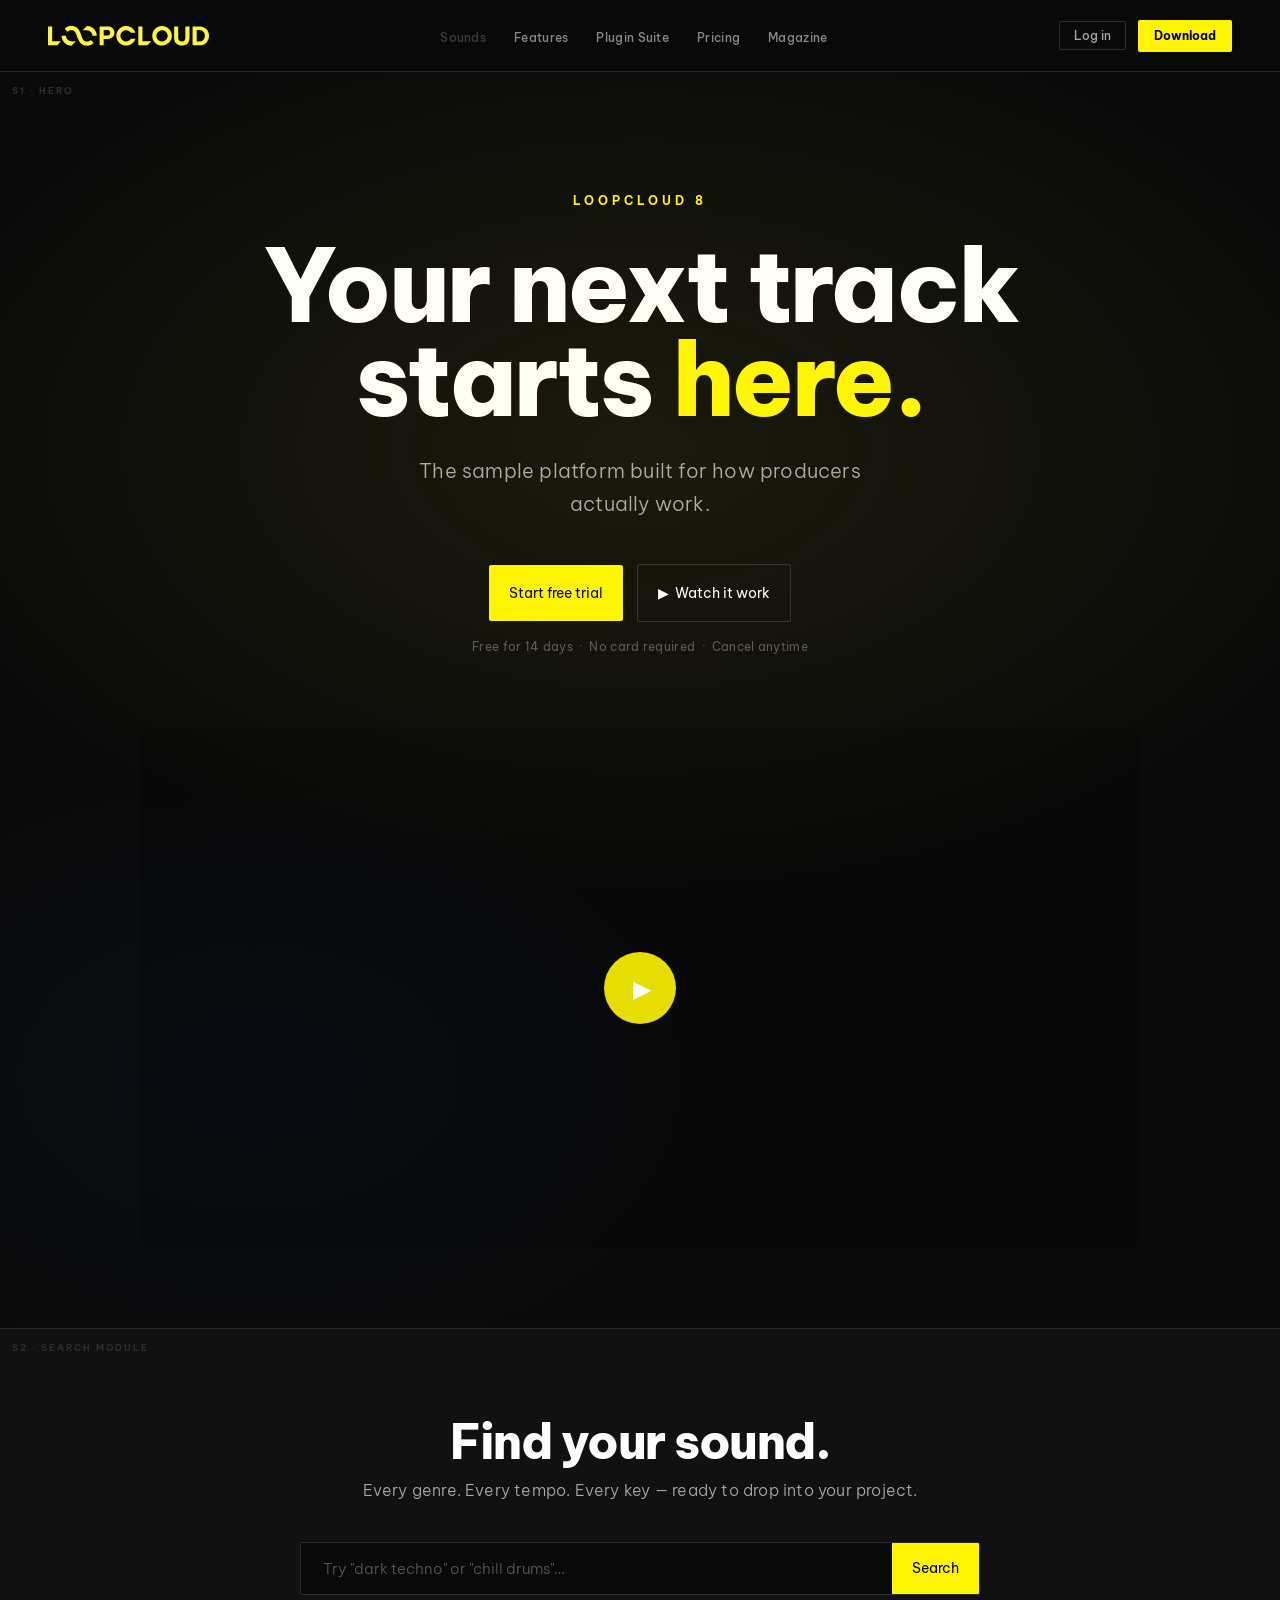
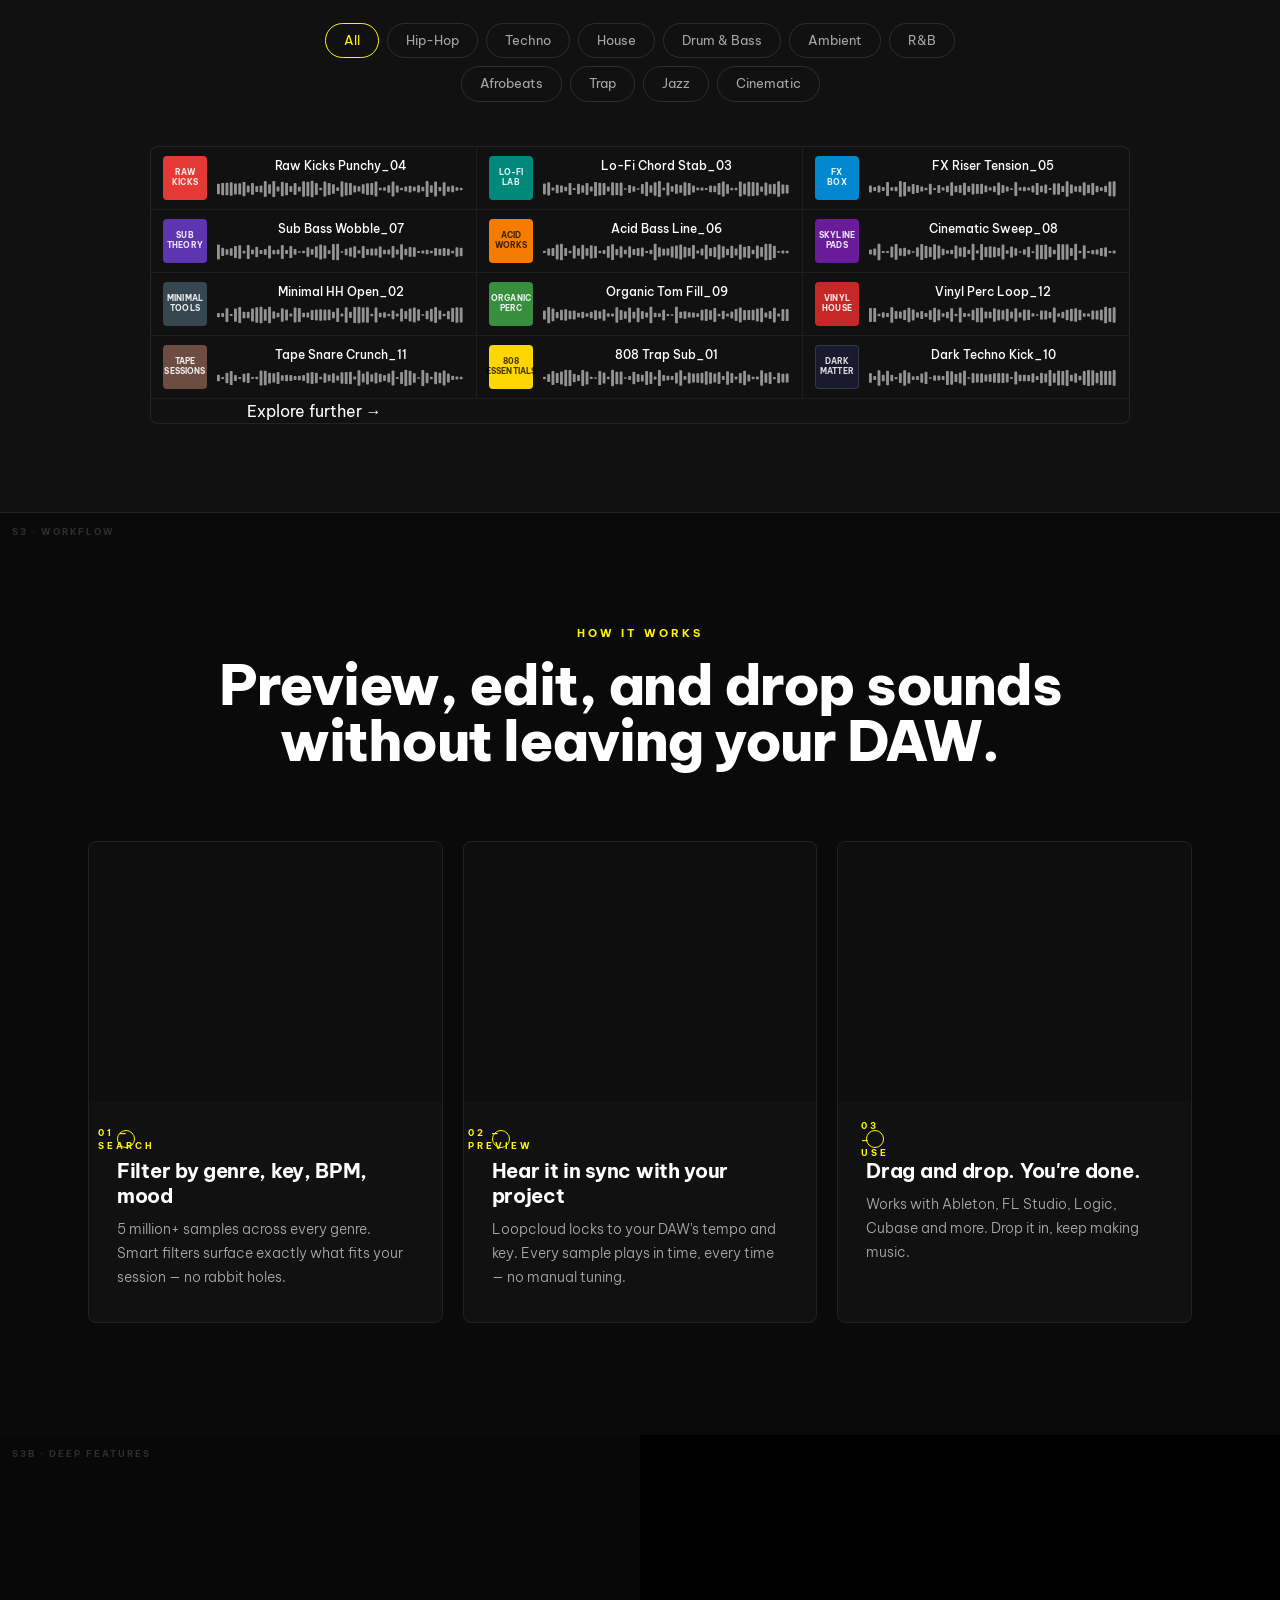
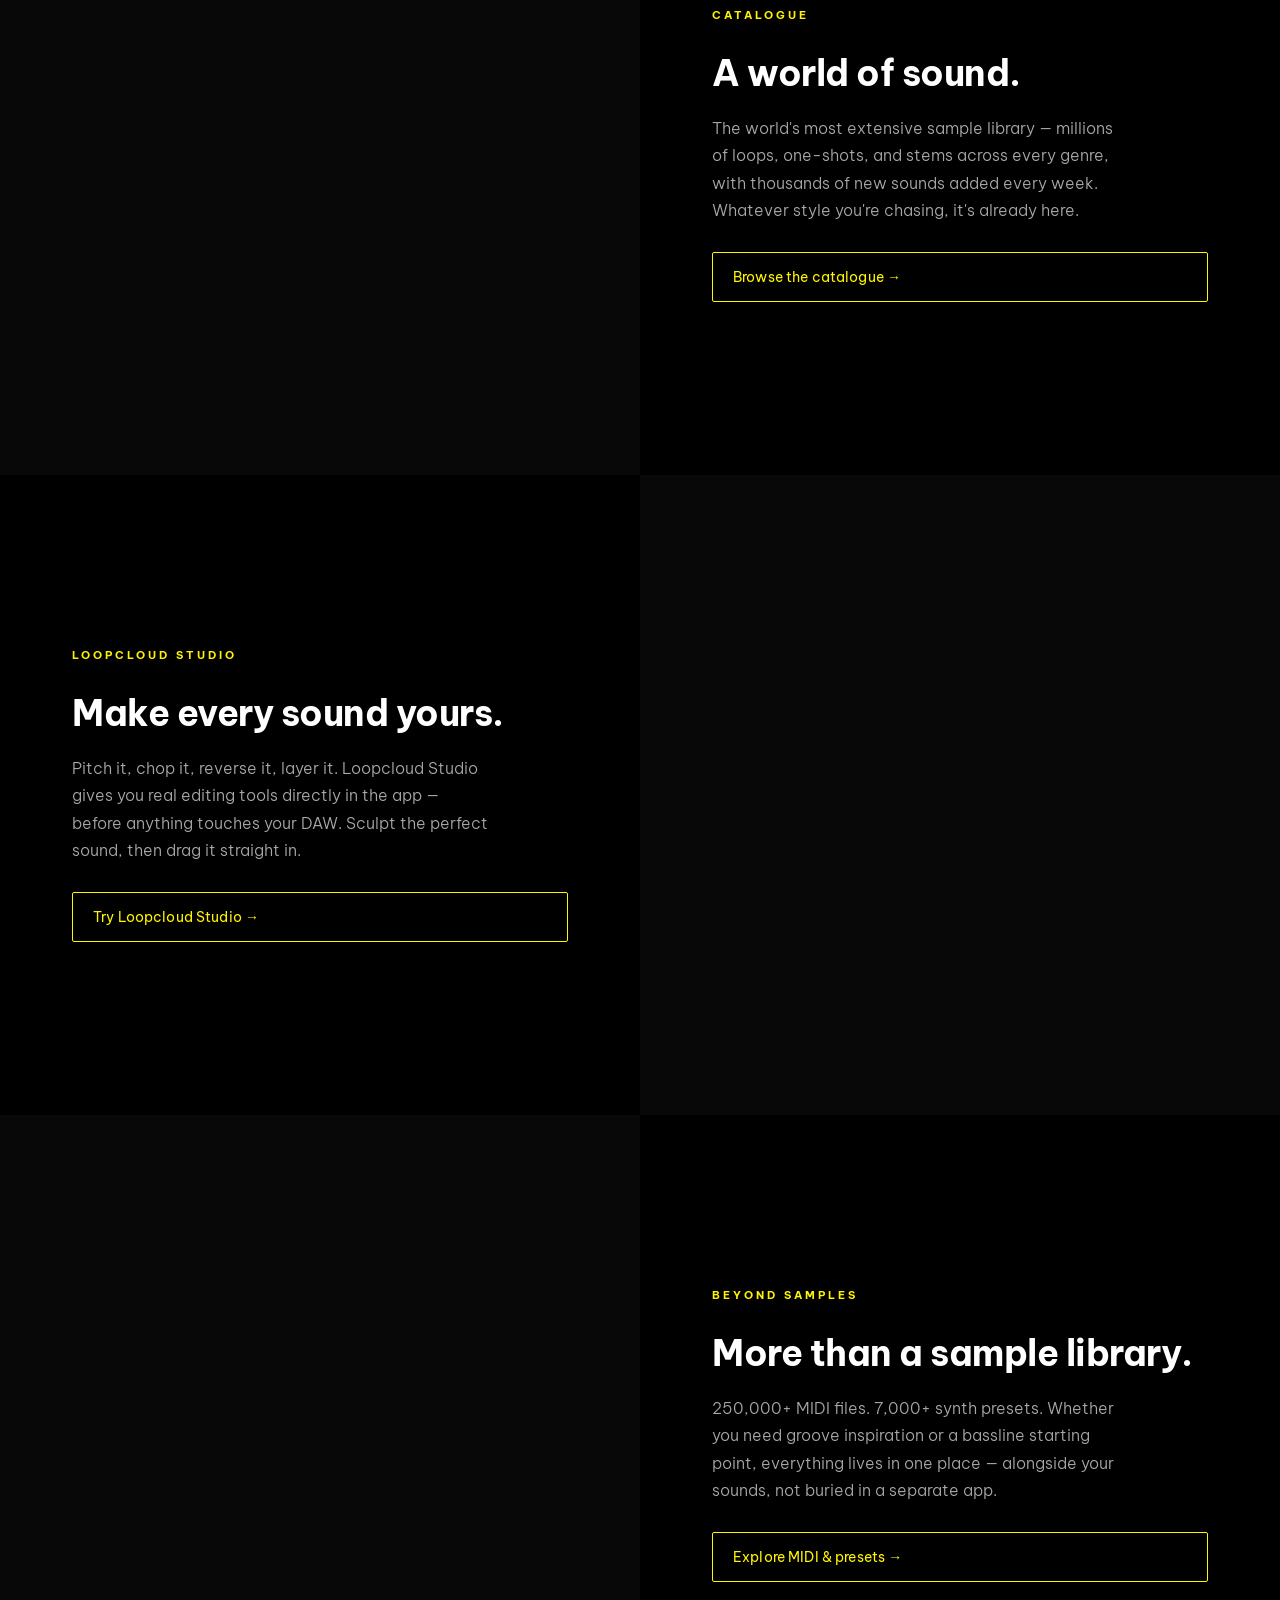
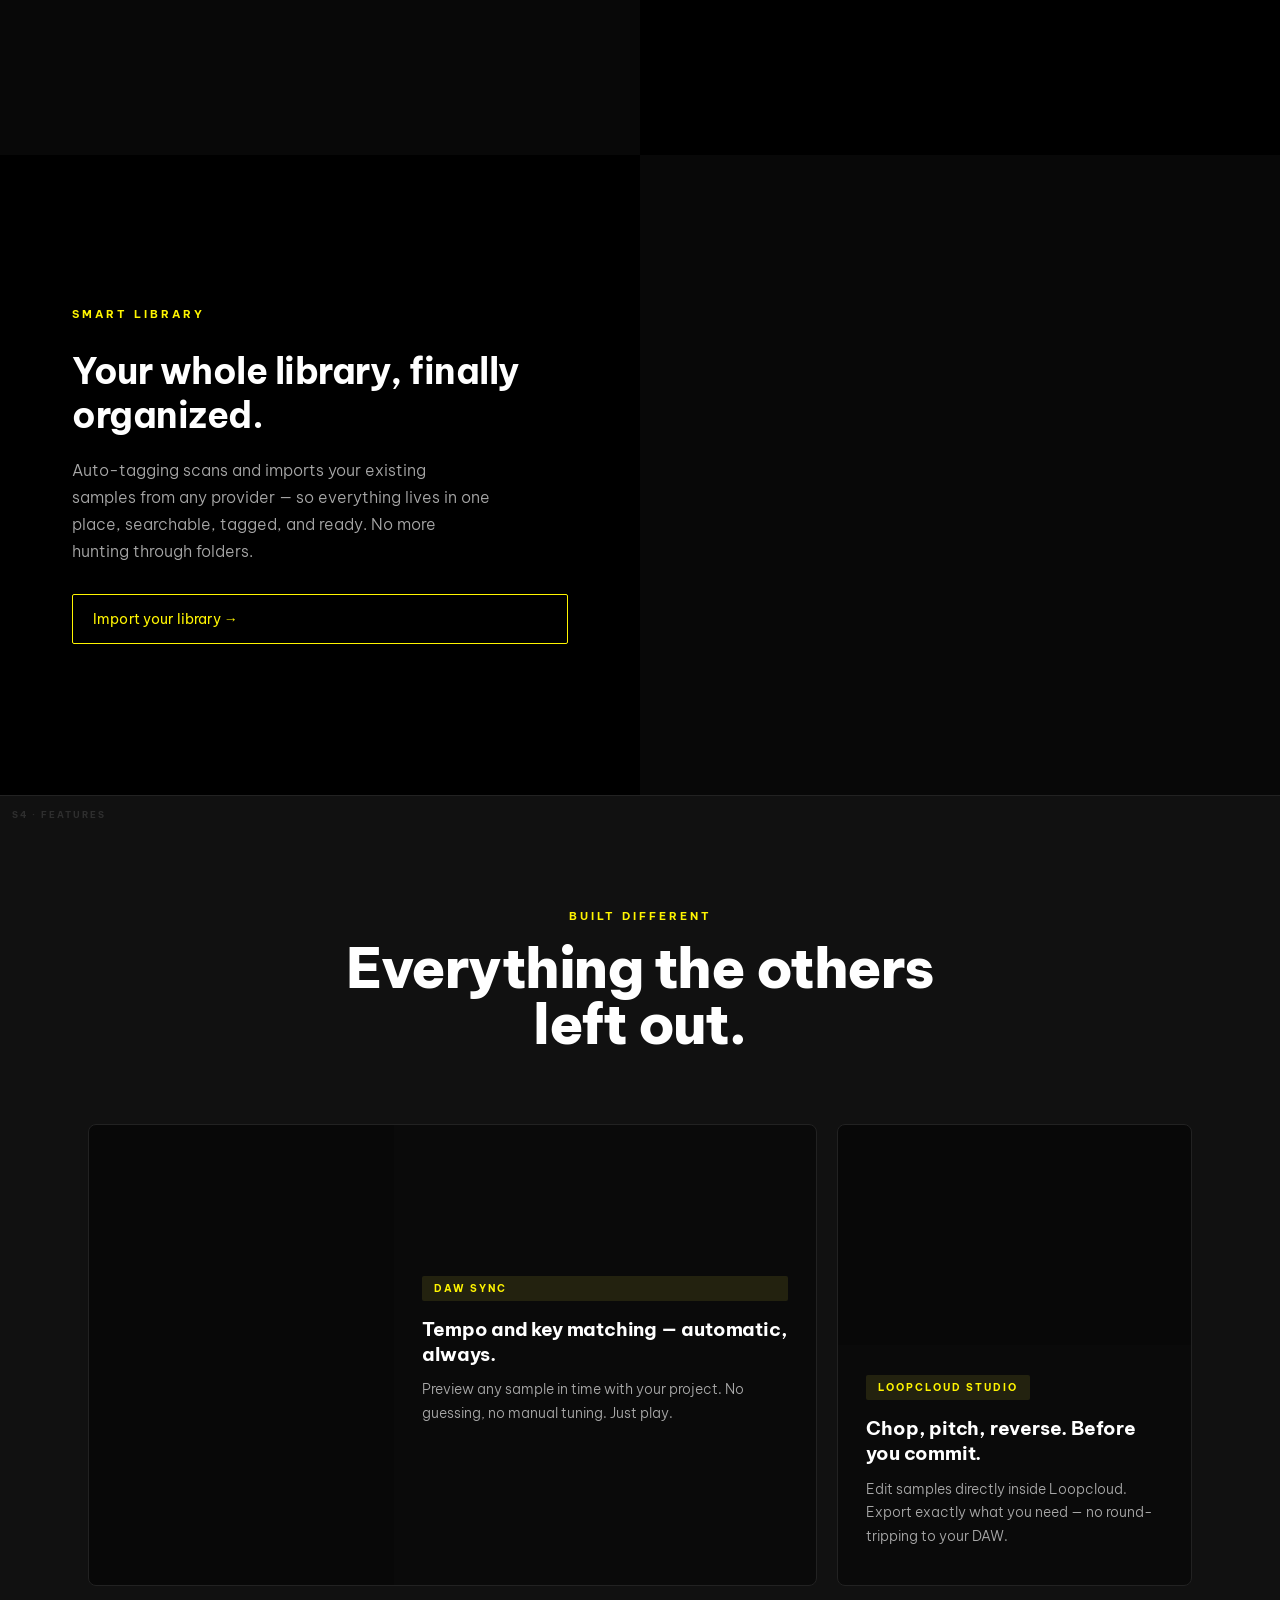
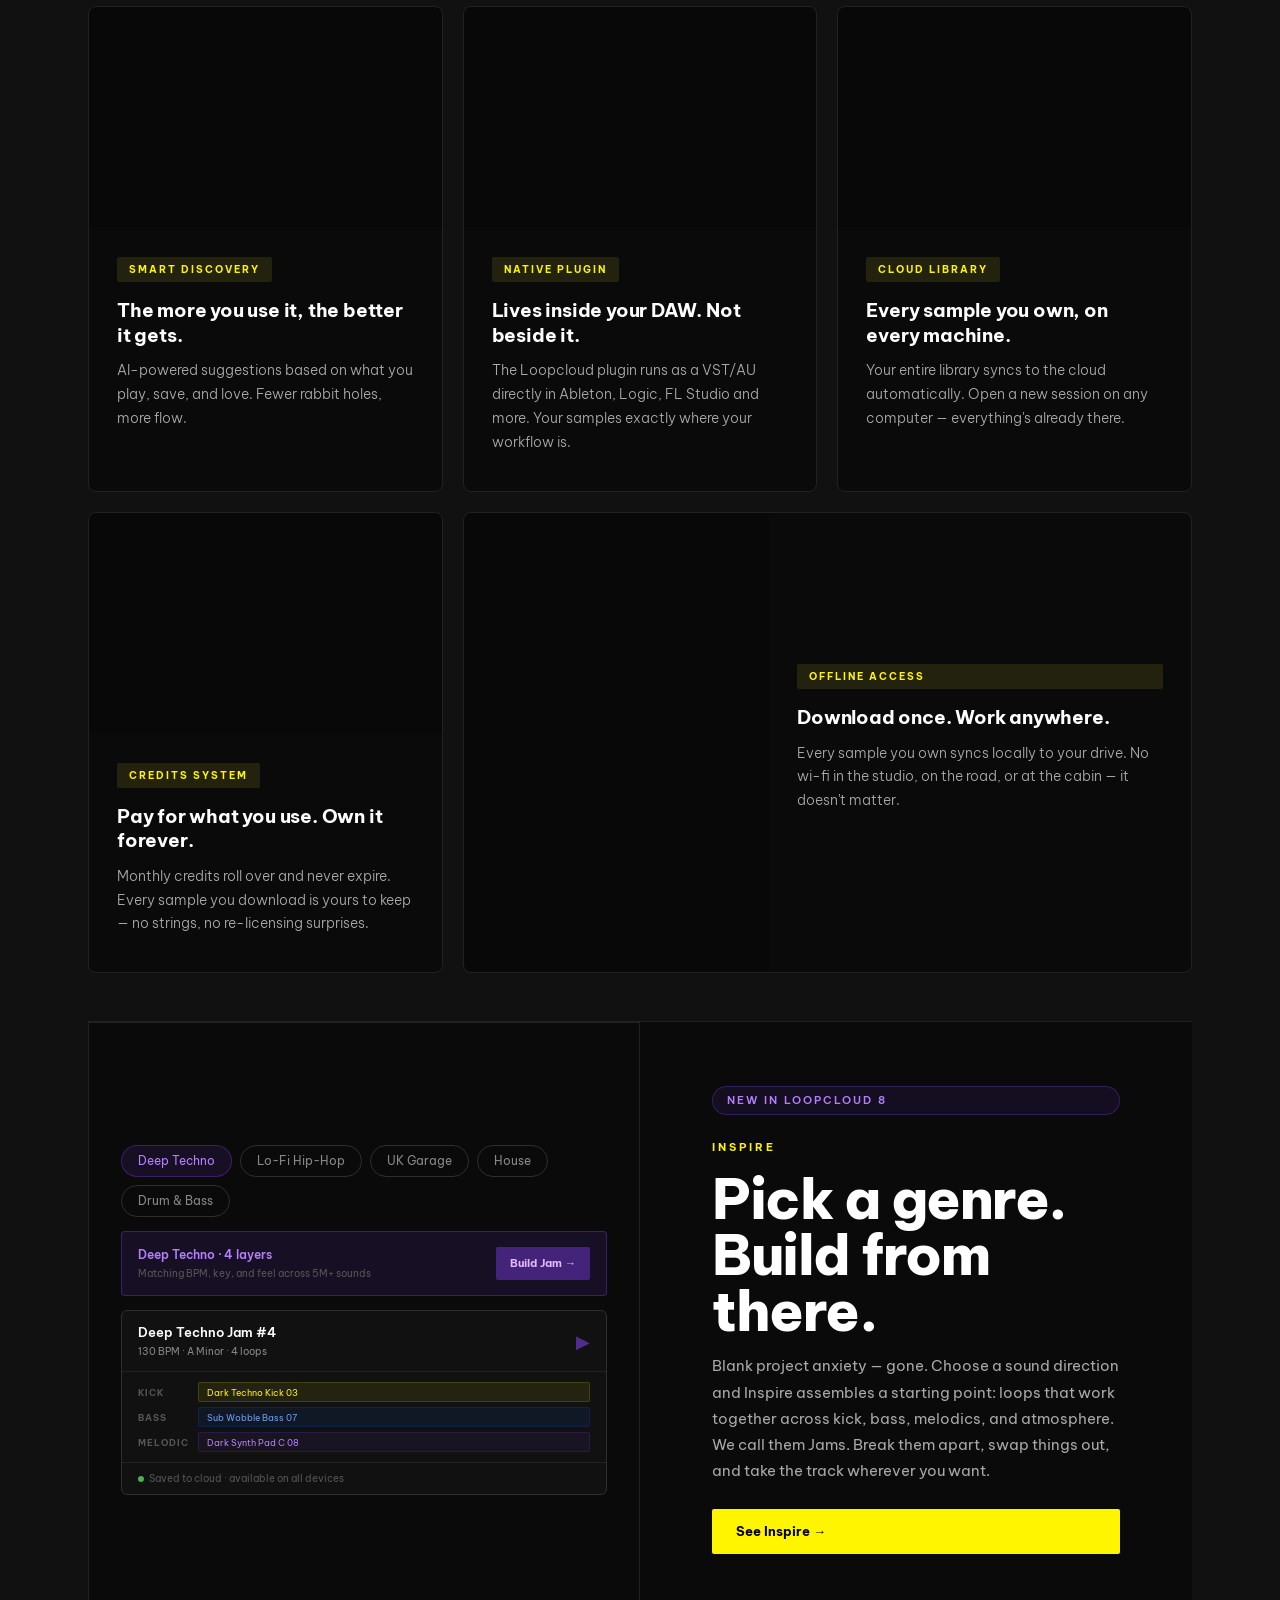
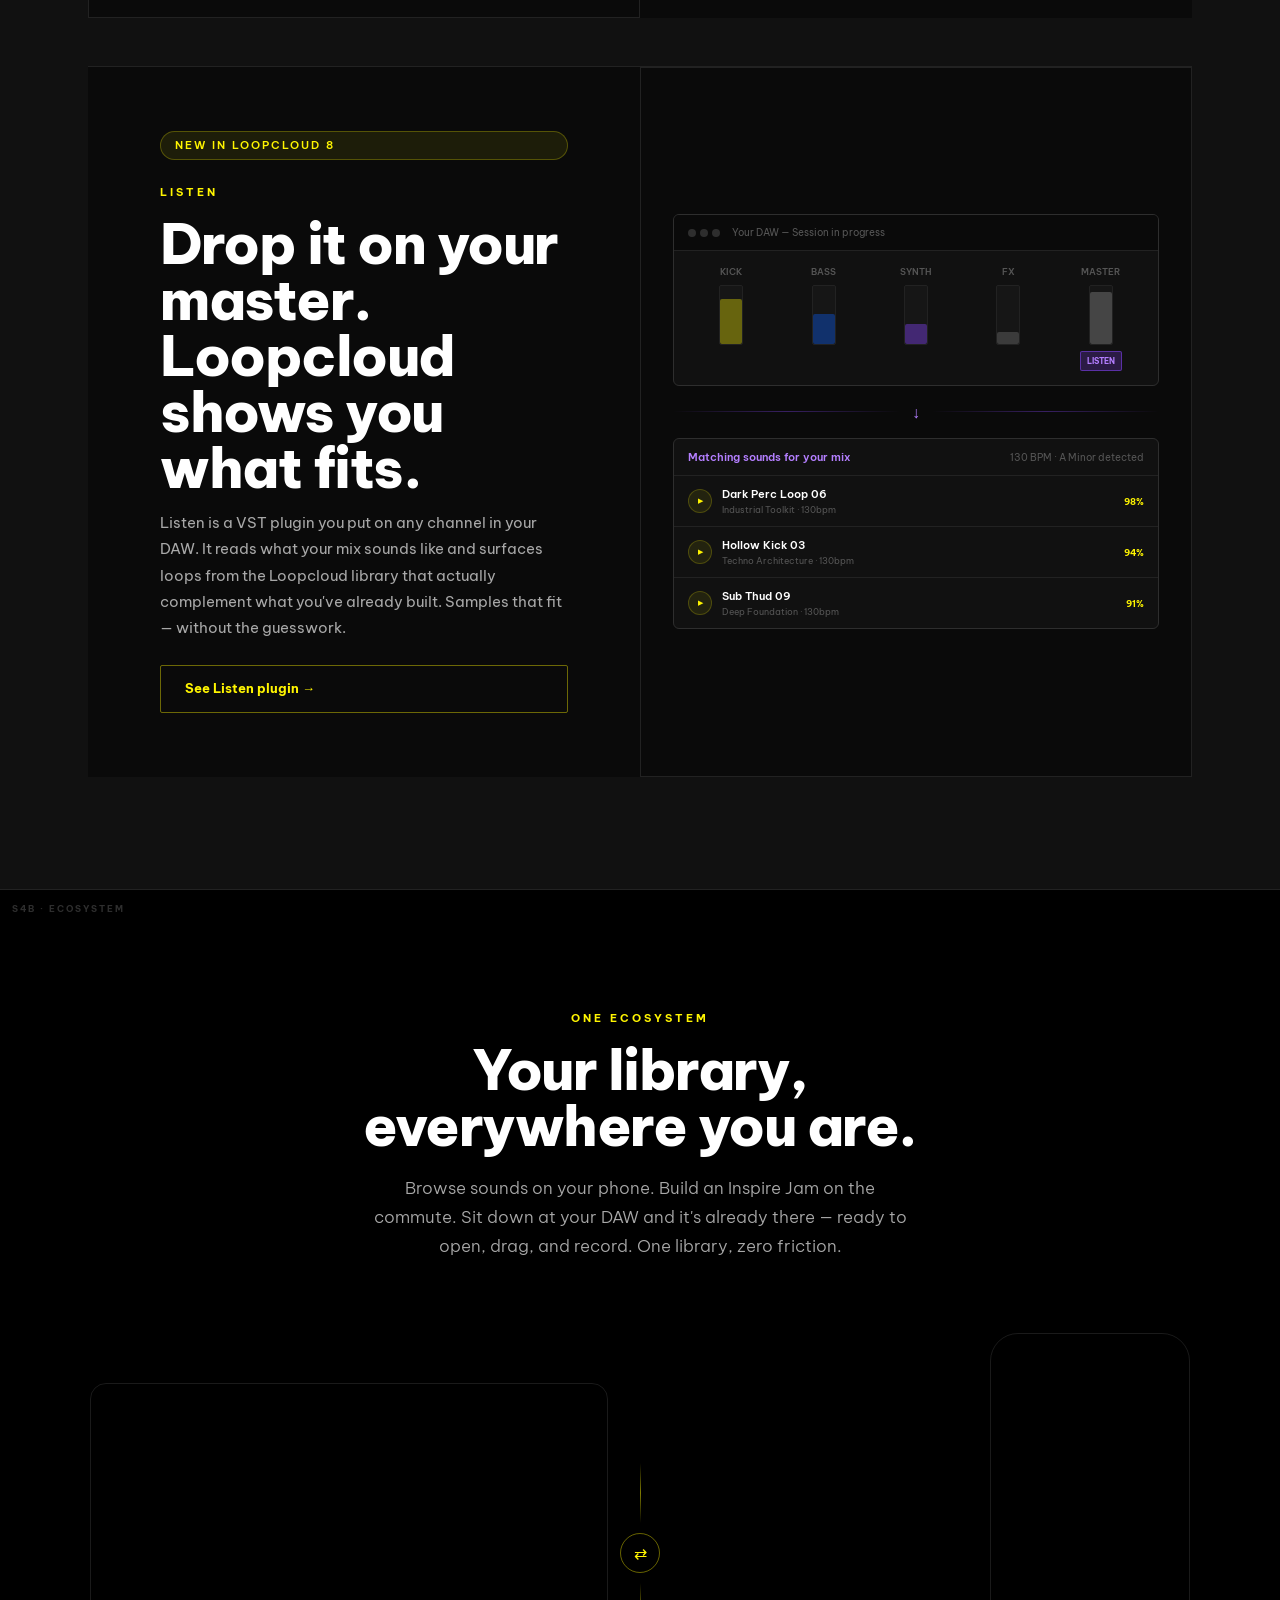
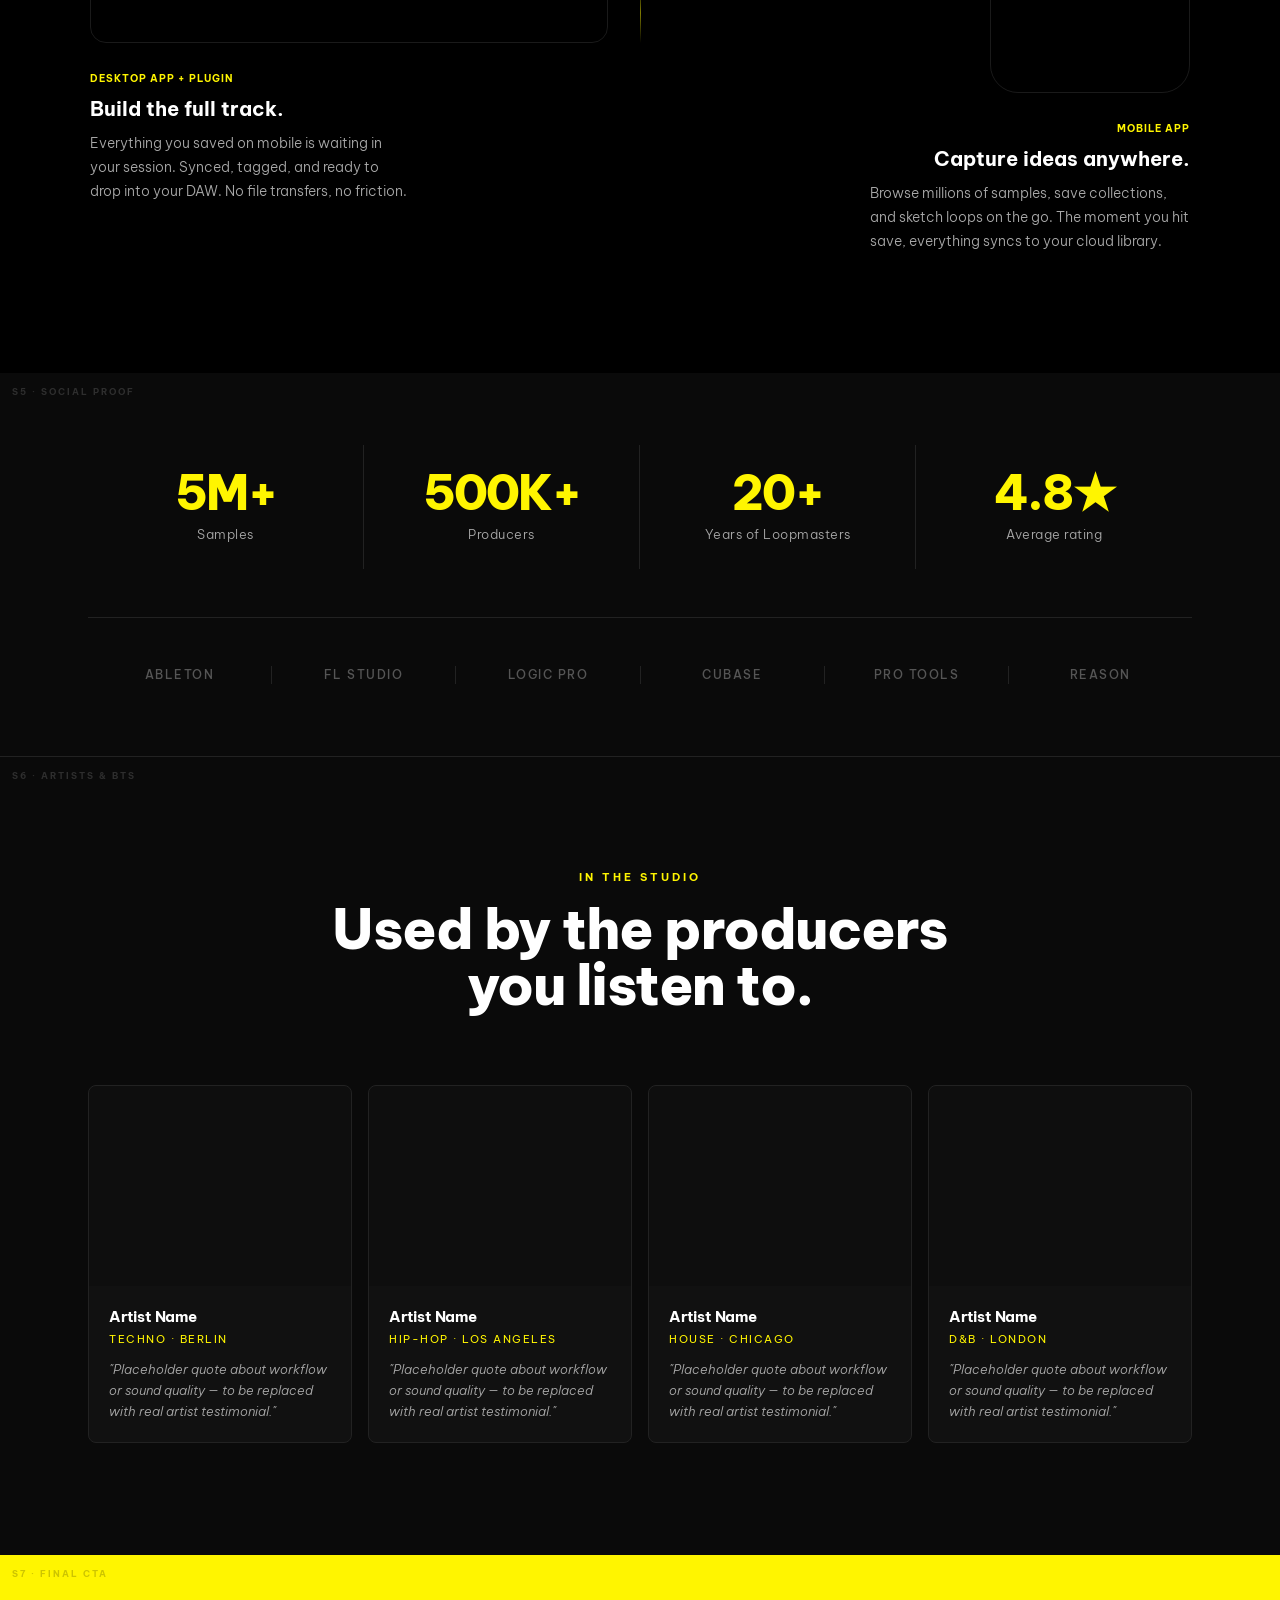
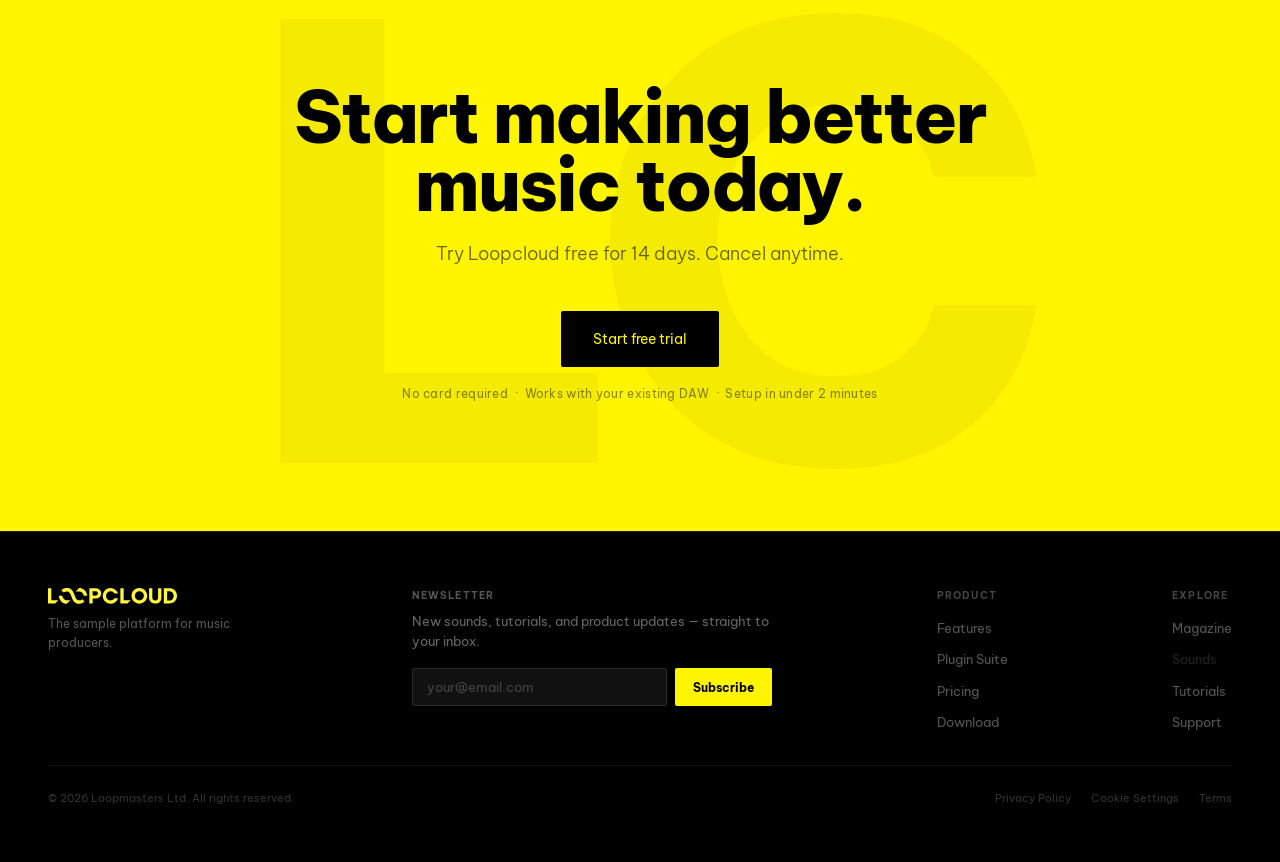
==== lc8-landing-wireframe.html @ c5126ca2 "Initial commit — Loopcloud 8 prototype" ====
<!DOCTYPE html>
<html lang="en">
<head>
  <meta charset="UTF-8" />
  <meta name="viewport" content="width=device-width, initial-scale=1.0" />
  <title>LC8 Landing Page — Branded Wireframe</title>
  <link rel="preconnect" href="https://fonts.googleapis.com" />
  <link rel="preconnect" href="https://fonts.gstatic.com" crossorigin />
  <link href="https://fonts.googleapis.com/css2?family=Be+Vietnam+Pro:ital,wght@0,300;0,400;0,500;0,700;0,800;1,300;1,400;1,500&display=swap" rel="stylesheet" />
  <style>
    *, *::before, *::after { box-sizing: border-box; margin: 0; padding: 0; }

    :root {
      /* ── Figma design tokens (from get_design_context) ── */
      --main-brand:  #fff500;   /* var(--main/brand) */
      --main-black:  #000000;   /* var(--main/black) */
      --main-white:  #ffffff;
      --main-stone:  #D6D1CC;

      /* Radius scale from Figma */
      --radius-xxs:  2px;       /* buttons, chips, tags */
      --radius-xs:   4px;
      --radius-sm:   6px;
      --radius-md:   8px;

      /* Aliases for convenience */
      --yellow:    var(--main-brand);
      --black:     var(--main-black);
      --white:     var(--main-white);
      --stone:     var(--main-stone);

      /* Secondary palette */
      --blue:      #0D52D6;
      --concrete:  #A8A8A8;
      --pink:      #FF5959;

      /* UI surfaces */
      --bg:        #0a0a0a;
      --surface:   #111111;
      --surface2:  #161616;
      --border:    #222222;
      --border-lt: #2e2e2e;

      /* Text */
      --text:      #FFFFFF;
      --muted:     #888888;
      --muted-lt:  #555555;

      /* Placeholder */
      --ph:        #181818;
      --ph-border: #2a2a2a;

      /* Kept for legacy references */
      --radius:    var(--radius-xxs);
      --radius-lg: var(--radius-md);
      --max:       1200px;
      --font:      'Be Vietnam Pro', -apple-system, Helvetica, Arial, sans-serif;
    }

    html { scroll-behavior: smooth; }

    body {
      background: var(--bg);
      color: var(--text);
      font-family: var(--font);
      font-size: 16px;
      line-height: 1.5;
      font-weight: 400;
      -webkit-font-smoothing: antialiased;
    }

    /* ─── SHARED ─────────────────────────────────────── */
    .container {
      max-width: var(--max);
      margin: 0 auto;
      padding: 0 48px;
    }

    .ph {
      background: var(--ph);
      border: 1px dashed var(--ph-border);
      border-radius: var(--radius-md);
      display: flex;
      align-items: center;
      justify-content: center;
      color: var(--muted-lt);
      font-size: 12px;
      letter-spacing: 0.5px;
      text-align: center;
      padding: 16px;
      font-style: italic;
    }

    /* B&W image treatment — matches brand photography guidelines */
    .bw-img {
      width: 100%;
      height: 100%;
      object-fit: cover;
      display: block;
      filter: grayscale(100%) contrast(1.05) brightness(0.92);
    }
    .bw-img-wrap {
      overflow: hidden;
      position: relative;
    }
    /* Subtle dark overlay so text/UI remains readable over images */
    .bw-img-wrap::after {
      content: '';
      position: absolute;
      inset: 0;
      background: rgba(0,0,0,0.18);
      pointer-events: none;
    }

    .label {
      font-size: 11px;
      font-weight: 700;
      letter-spacing: 3px;
      text-transform: uppercase;
      color: var(--yellow);
      margin-bottom: 16px;
      display: block;
    }

    .divider {
      border: none;
      border-top: 1px solid var(--border);
    }

    /* ─── BUTTONS ─────────────────────────────────────── */
    /* ── Buttons — matched to Figma component (76:703) ── */
    /* Figma: Be Vietnam Pro Regular 14px / lh 24px / radius 2px  */
    /* Sizes: Tiny=24px, Small=32px, Medium=40px, Large=48px       */
    .btn {
      display: inline-flex;
      align-items: center;
      gap: 8px;
      font-family: var(--font);
      font-weight: 400;          /* Regular — matches Figma */
      font-size: 14px;           /* matches Figma body spec */
      line-height: 24px;
      border-radius: var(--radius-xxs);  /* 2px — matches Figma */
      cursor: pointer;
      transition: opacity 0.15s;
      text-decoration: none;
      border: none;
      padding: 12px 16px;        /* Medium: h=40px */
      letter-spacing: 0;
      white-space: nowrap;
    }
    .btn:hover { opacity: 0.85; }

    /* Primary — yellow bg, black text */
    .btn-primary    { background: var(--main-brand); color: var(--main-black); }

    /* Primary Large — h=48px, matches Figma Large size */
        .btn-secondary-lg {
      font-family: var(--font);
      font-weight: 400;
      font-size: 15px;
      line-height: 24px;
      border-radius: var(--radius-xxs);
      padding: 16px 20px;
      background: transparent;
      color: var(--main-white);
      border: 1px solid rgba(255,255,255,0.25);
      cursor: pointer;
      transition: border-color 0.15s, color 0.15s;
    }
    .btn-secondary-lg:hover { border-color: var(--main-white); }
        .btn-primary-lg {
      background: var(--main-brand);
      color: var(--main-black);
      font-size: 14px;
      padding: 16px 20px;        /* 48px total height */
    }

    /* Ghost / Secondary — border, white text */
    .btn-ghost {
      background: transparent;
      color: var(--white);
      border: 1px solid var(--border-lt);
    }
    .btn-ghost-lg {
      background: transparent;
      color: var(--white);
      border: 1px solid var(--border-lt);
      padding: 16px 20px;
    }
    .btn-text {
      background: none;
      border: none;
      color: var(--muted);
      font-family: var(--font);
      font-size: 14px;
      line-height: 24px;
      cursor: pointer;
      padding: 0;
    }

    /* ─── NAV ─────────────────────────────────────────── */
    
    
    
    
    
    
    
    

    /* ─── S1: HERO ────────────────────────────────────── */
    #hero {
      min-height: 100vh;
      display: flex;
      flex-direction: column;
      align-items: center;
      justify-content: center;
      text-align: center;
      padding: 120px 48px 80px;
      position: relative;
      overflow: hidden;
    }
    #hero::before {
      content: '';
      position: absolute;
      inset: 0;
      background:
        radial-gradient(ellipse 90% 55% at 50% 30%, rgba(255,245,62,0.07) 0%, transparent 65%),
        radial-gradient(ellipse 60% 40% at 20% 80%, rgba(13,82,214,0.05) 0%, transparent 60%);
      pointer-events: none;
    }
    .hero-kicker {
      font-size: 12px;
      font-weight: 700;
      letter-spacing: 4px;
      text-transform: uppercase;
      color: var(--yellow);
      margin-bottom: 28px;
    }
    .hero-h1 {
      font-size: clamp(56px, 8vw, 104px);
      font-weight: 800;
      line-height: 0.92;
      letter-spacing: -3px;
      color: var(--white);
      margin-bottom: 28px;
      max-width: 960px;
    }
    .hero-h1 em {
      font-style: normal;
      color: var(--yellow);
    }
    .hero-sub {
      font-size: clamp(17px, 2vw, 20px);
      font-weight: 300;
      color: var(--concrete);
      max-width: 520px;
      margin-bottom: 44px;
      line-height: 1.65;
      letter-spacing: 0.2px;
    }
    .hero-actions {
      display: flex;
      gap: 14px;
      align-items: center;
      margin-bottom: 16px;
    }
    .hero-fine {
      font-size: 12px;
      color: var(--muted-lt);
      letter-spacing: 0.3px;
      margin-bottom: 72px;
    }
    .hero-media {
      width: 100%;
      max-width: 1000px;
      height: 520px;
      position: relative;
    }

    /* ─── S2: SEARCH MODULE ───────────────────────────── */
    #search {
      background: var(--surface);
      border-top: 1px solid var(--border);
      border-bottom: 1px solid var(--border);
      padding: 88px 0;
    }
    .search-wrap {
      text-align: center;
    }
    .search-h2 {
      font-size: clamp(32px, 4vw, 48px);
      font-weight: 800;
      letter-spacing: -1.5px;
      margin-bottom: 10px;
      line-height: 1.05;
    }
    .search-sub {
      font-size: 16px;
      font-weight: 300;
      color: var(--concrete);
      margin-bottom: 40px;
      letter-spacing: 0.2px;
    }
    .search-bar {
      display: flex;
      max-width: 680px;
      margin: 0 auto 28px;
      background: var(--bg);
      border: 1px solid var(--border-lt);
      border-radius: var(--radius-xxs);
      overflow: hidden;
      transition: border-color 0.15s;
    }
    .search-bar:focus-within {
      border-color: var(--yellow);
    }
    .search-bar input {
      flex: 1;
      background: none;
      border: none;
      color: var(--white);
      font-family: var(--font);
      font-size: 15px;
      font-weight: 300;
      padding: 16px 22px;
      outline: none;
    }
    .search-bar input::placeholder { color: var(--muted-lt); }
    .search-bar button {
      background: var(--main-brand);
      border: none;
      color: var(--main-black);
      font-family: var(--font);
      font-weight: 400;
      font-size: 14px;
      letter-spacing: 0;
      padding: 0 20px;
      cursor: pointer;
    }
    .chips {
      display: flex;
      flex-wrap: wrap;
      justify-content: center;
      gap: 8px;
      max-width: 680px;
      margin: 0 auto 44px;
    }
    .chip {
      background: transparent;
      border: 1px solid var(--border-lt);
      color: var(--concrete);
      border-radius: 100px;
      padding: 7px 18px;
      font-family: var(--font);
      font-size: 13px;
      font-weight: 400;
      cursor: pointer;
      transition: all 0.15s;
    }
    .chip:hover { border-color: var(--yellow); color: var(--yellow); }
    .chip.on { border-color: var(--yellow); color: var(--yellow); }
    .search-results {
      width: 100%;
      max-width: 980px;
      margin: 0 auto;
    }
    .sample-grid {
      width: 100%;
      background: #111;
      border-radius: var(--radius-md);
      overflow: hidden;
      display: grid;
      grid-template-columns: repeat(3, 1fr);
      border: 1px solid rgba(255,255,255,0.08);
      margin-top: 0;
    }
    .sample-row {
      display: flex;
      align-items: center;
      gap: 10px;
      padding: 9px 12px;
      border-bottom: 1px solid rgba(255,255,255,0.06);
      border-right: 1px solid rgba(255,255,255,0.06);
      cursor: pointer;
      transition: background 0.15s;
    }
    .sample-row:hover { background: rgba(255,255,255,0.05); }
    .sample-row:nth-child(3n) { border-right: none; }
    .sample-thumb {
      width: 44px;
      height: 44px;
      border-radius: 4px;
      flex-shrink: 0;
      display: flex;
      align-items: center;
      justify-content: center;
      font-size: 8px;
      font-weight: 700;
      text-align: center;
      line-height: 1.2;
      padding: 4px;
      letter-spacing: 0.02em;
      text-transform: uppercase;
    }
    .sample-info {
      flex: 1;
      min-width: 0;
    }
    .sample-name {
      font-family: var(--font);
      font-size: 12px;
      color: #fff;
      font-weight: 500;
      white-space: nowrap;
      overflow: hidden;
      text-overflow: ellipsis;
      margin-bottom: 5px;
    }
    .sample-wave { display: block; width: 100%; }
    .sample-
    .sample-footer span {
      font-family: var(--font);
      font-size: 13px;
      color: rgba(255,255,255,0.55);
      cursor: pointer;
      letter-spacing: 0.01em;
    }
    .sample-footer span:hover { color: var(--main-brand); }

    /* ─── S3b: ALTERNATING FEATURES ──────────────────── */
    #deep-features {
      padding: 0;
    }
    .alt-features {
      display: flex;
      flex-direction: column;
    }
    .alt-row {
      display: grid;
      grid-template-columns: 1fr 1fr;
      min-height: 480px;
    }
    .alt-row-full {
      display: grid;
      grid-template-columns: 1fr 1fr;
      min-height: 520px;
      border-top: 1px solid var(--border);
      margin-top: 48px;
    }
    .alt-row-full-rev { direction: rtl; }
    .alt-row-full-rev > * { direction: ltr; }
    .alt-row-full .alt-media { background: var(--surface2); display: flex; flex-direction: column; justify-content: center; gap: 14px; padding: 56px 48px; }
    .alt-row-full .feat-body { background: var(--bg); display: flex; flex-direction: column; justify-content: center; padding: 64px 72px; }
    .alt-row-reverse {
      direction: rtl;
    }
    .alt-row-reverse > * {
      direction: ltr;
    }
    .alt-media {
      width: 100%;
      height: 100%;
      min-height: 400px;
    }
    .alt-body {
      display: flex;
      flex-direction: column;
      justify-content: center;
      padding: 64px 72px;
      background: var(--main-black);
    }
    .alt-h2 {
      font-size: 36px;
      font-weight: 700;
      line-height: 1.2;
      letter-spacing: -0.5px;
      margin: 12px 0 20px;
    }
    .alt-p {
      font-size: 16px;
      font-weight: 300;
      line-height: 1.7;
      color: var(--concrete);
      max-width: 420px;
    }

        .btn-alt-feature {
      margin-top: 28px;
      display: inline-flex;
      align-items: center;
      gap: 6px;
      background: transparent;
      color: var(--main-brand);
      border: 1px solid var(--main-brand);
      border-radius: var(--radius-xxs);
      font-family: var(--font);
      font-size: 14px;
      font-weight: 400;
      padding: 12px 20px;
      cursor: pointer;
      letter-spacing: 0.01em;
      transition: background 0.15s, color 0.15s;
    }
    .btn-alt-feature:hover {
      background: var(--main-brand);
      color: var(--main-black);
    }

        /* ─── S3: WORKFLOW ────────────────────────────────── */
    #workflow {
      padding: 112px 0;
    }
    .section-head {
      text-align: center;
      margin-bottom: 72px;
    }
    .section-h2 {
      font-size: clamp(36px, 4.5vw, 56px);
      font-weight: 800;
      letter-spacing: -1.5px;
      line-height: 1.0;
      margin-bottom: 0;
    }
    .steps {
      display: grid;
      grid-template-columns: repeat(3, 1fr);
      gap: 20px;
    }
    .step {
      background: var(--surface);
      border: 1px solid var(--border);
      border-radius: var(--radius-lg);
      overflow: hidden;
      transition: border-color 0.2s;
    }
    .step:hover { border-color: var(--border-lt); }
    .step-media { height: 260px; }
    .step-body { padding: 28px 28px 32px; }
    .step-num {
      font-size: 10px;
      font-weight: 700;
      letter-spacing: 3px;
      text-transform: uppercase;
      color: var(--yellow);
      margin-bottom: 10px;
      display: block;
    }
    .step-h3 {
      font-size: 20px;
      font-weight: 700;
      line-height: 1.25;
      margin-bottom: 10px;
      letter-spacing: -0.3px;
    }
    .step-p {
      font-size: 14px;
      font-weight: 300;
      color: var(--concrete);
      line-height: 1.7;
    }

    /* ─── ECOSYSTEM ────────────────────────────────── */
    #ecosystem {
      padding: 120px 0;
      background: var(--main-black);
      overflow: hidden;
    }
    .eco-head {
      text-align: center;
      margin-bottom: 72px;
    }
    .eco-head .section-h2 {
      margin-top: 12px;
      margin-bottom: 20px;
    }
    .eco-lead {
      font-size: 17px;
      font-weight: 300;
      color: var(--concrete);
      max-width: 540px;
      margin: 0 auto;
      line-height: 1.7;
    }
    .eco-panels {
      display: grid;
      grid-template-columns: 1fr 64px 1fr;
      align-items: center;
      gap: 0;
      max-width: 1100px;
      margin: 0 auto;
    }
    .eco-panel {
      display: flex;
      flex-direction: column;
    }
    .eco-panel-desktop { align-items: flex-start; }
    .eco-panel-mobile  { align-items: flex-end; }

    /* device frames */
    .eco-device {
      border-radius: 16px;
      overflow: hidden;
      border: 1px solid rgba(255,255,255,0.1);
      margin-bottom: 28px;
    }
    .eco-device-mobile {
      width: 200px;
      height: 360px;
      border-radius: 28px;
    }
    .eco-device-desktop {
      width: 100%;
      height: 260px;
    }

    /* connector */
    .eco-connector {
      display: flex;
      flex-direction: column;
      align-items: center;
      justify-content: center;
      gap: 10px;
      padding-bottom: 80px;
    }
    .eco-connector-line {
      width: 1px;
      height: 60px;
      background: linear-gradient(to bottom, transparent, rgba(255,245,0,0.5), transparent);
    }
    .eco-sync-badge {
      width: 40px;
      height: 40px;
      border-radius: 50%;
      border: 1px solid rgba(255,245,0,0.4);
      display: flex;
      align-items: center;
      justify-content: center;
      font-size: 16px;
      color: var(--main-brand);
    }
    .eco-connector-line-bottom {
      width: 1px;
      height: 60px;
      background: linear-gradient(to bottom, transparent, rgba(255,245,0,0.5), transparent);
    }

    /* panel copy */
    .eco-device-tag {
      display: inline-block;
      font-size: 10px;
      font-weight: 700;
      letter-spacing: 0.1em;
      text-transform: uppercase;
      color: var(--main-brand);
      margin-bottom: 10px;
    }
    .eco-panel-h3 {
      font-size: 20px;
      font-weight: 700;
      margin-bottom: 10px;
      line-height: 1.3;
    }
    .eco-panel-p {
      font-size: 14px;
      font-weight: 300;
      color: var(--concrete);
      line-height: 1.7;
      max-width: 320px;
    }

    /* ─── S4: FEATURES ────────────────────────────────── */
    #features {
      background: var(--surface);
      border-top: 1px solid var(--border);
      border-bottom: 1px solid var(--border);
      padding: 112px 0;
    }
    .features-grid {
      display: grid;
      grid-template-columns: repeat(3, 1fr);
      gap: 20px;
      margin-top: 72px;
    }
    .feat {
      background: var(--bg);
      border: 1px solid var(--border);
      border-radius: var(--radius-lg);
      overflow: hidden;
      display: flex;
      flex-direction: column;
    }
    .feat-wide {
      grid-column: span 2;
      flex-direction: row;
    }
    .feat-wide .feat-media {
      width: 42%;
      min-width: 42%;
      height: auto;
      min-height: 240px;
    }
    .feat-wide .feat-body {
      display: flex;
      flex-direction: column;
      justify-content: center;
    }
    .feat-media { height: 220px; }
    .feat-body { padding: 28px 28px 36px; }
    .feat-tag {
      display: inline-block;
      background: rgba(255,245,62,0.1);
      color: var(--yellow);
      font-size: 10px;
      font-weight: 700;
      letter-spacing: 2px;
      text-transform: uppercase;
      padding: 5px 12px;
      border-radius: 2px;
      margin-bottom: 16px;
    }
    .feat-h3 {
      font-size: 19px;
      font-weight: 700;
      line-height: 1.3;
      margin-bottom: 12px;
      letter-spacing: -0.2px;
    }
    .feat-p {
      font-size: 14px;
      font-weight: 300;
      color: var(--concrete);
      line-height: 1.7;
    }

    /* ─── S5: STATS ───────────────────────────────────── */
    #stats {
      padding: 72px 0;
      border-bottom: 1px solid var(--border);
    }
    .stats-grid {
      display: grid;
      grid-template-columns: repeat(4, 1fr);
      gap: 0;
      text-align: center;
    }
    .stat {
      padding: 24px;
      border-right: 1px solid var(--border);
    }
    .stat:last-child { border-right: none; }
    .stat-val {
      font-size: 48px;
      font-weight: 800;
      letter-spacing: -2px;
      color: var(--yellow);
      line-height: 1;
      margin-bottom: 8px;
    }
    .stat-lbl {
      font-size: 13px;
      font-weight: 300;
      color: var(--concrete);
      letter-spacing: 0.5px;
    }
    .daws {
      display: flex;
      justify-content: center;
      align-items: center;
      gap: 0;
      margin-top: 48px;
      border-top: 1px solid var(--border);
      padding-top: 48px;
    }
    .daw {
      flex: 1;
      text-align: center;
      padding: 0 24px;
      border-right: 1px solid var(--border);
      font-size: 12px;
      font-weight: 500;
      color: var(--muted-lt);
      letter-spacing: 1.5px;
      text-transform: uppercase;
    }
    .daw:last-child { border-right: none; }

    /* ─── S6: ARTISTS ─────────────────────────────────── */
    #artists {
      padding: 112px 0;
    }
    .artists-grid {
      display: grid;
      grid-template-columns: repeat(4, 1fr);
      gap: 16px;
      margin-top: 64px;
    }
    .artist {
      background: var(--surface);
      border: 1px solid var(--border);
      border-radius: var(--radius-lg);
      overflow: hidden;
    }
    .artist-img { height: 200px; }
    .artist-body { padding: 20px; }
    .artist-name {
      font-size: 15px;
      font-weight: 700;
      margin-bottom: 2px;
      letter-spacing: -0.2px;
    }
    .artist-genre {
      font-size: 11px;
      font-weight: 400;
      color: var(--yellow);
      text-transform: uppercase;
      letter-spacing: 1.5px;
      margin-bottom: 12px;
    }
    .artist-quote {
      font-size: 13px;
      font-weight: 300;
      color: var(--concrete);
      line-height: 1.6;
      font-style: italic;
    }

    /* ─── S7: FINAL CTA ───────────────────────────────── */
    #cta {
      background: var(--yellow);
      padding: 128px 48px;
      text-align: center;
      position: relative;
      overflow: hidden;
    }
    #cta::before {
      content: 'LC';
      position: absolute;
      font-size: 600px;
      font-weight: 800;
      color: rgba(0,0,0,0.04);
      top: 50%;
      left: 50%;
      transform: translate(-50%,-50%);
      pointer-events: none;
      letter-spacing: -20px;
      line-height: 1;
    }
    .cta-h2 {
      font-size: clamp(40px, 6vw, 72px);
      font-weight: 800;
      letter-spacing: -2px;
      line-height: 0.95;
      color: var(--black);
      margin-bottom: 20px;
      position: relative;
    }
    .cta-sub {
      font-size: 18px;
      font-weight: 300;
      color: rgba(0,0,0,0.6);
      margin-bottom: 44px;
      position: relative;
    }
    .btn-cta-dark {
      background: var(--main-black);
      color: var(--main-brand);
      font-family: var(--font);
      font-weight: 400;
      font-size: 14px;
      line-height: 24px;
      padding: 16px 32px;
      border-radius: var(--radius-xxs);
      border: none;
      cursor: pointer;
      position: relative;
    }
    .cta-note {
      font-size: 12px;
      color: rgba(0,0,0,0.45);
      margin-top: 18px;
      letter-spacing: 0.3px;
      position: relative;
    }

    /* ─── FOOTER ──────────────────────────────────────── */

    /* ─── SECTION TAGS (wireframe annotation) ─────────── */
    .s-tag {
      position: absolute;
      top: 12px;
      left: 12px;
      font-size: 9px;
      font-weight: 700;
      letter-spacing: 2px;
      text-transform: uppercase;
      color: var(--border-lt);
      pointer-events: none;
      z-index: 10;
    }
    section { position: relative; }
  </style>
  <link rel="stylesheet" href="styles.css">
</head>
<body>

  <!-- ── NAV ── -->
  <nav>
  <a href="lc8-landing-wireframe.html" class="nav-logo"><img src="lc8-logo.svg" alt="Loopcloud" style="height:20px;width:auto;display:block"></a>
  <ul class="nav-links">
    <li><a href="#" style="pointer-events:none;opacity:.4;cursor:default">Sounds</a></li>
    <li><a href="lc8-features-wireframe.html">Features</a></li>
    <li><a href="lc8-plugin-suite-wireframe.html">Plugin Suite</a></li>
    <li><a href="lc8-subscription-wireframe.html">Pricing</a></li>
    <li><a href="lc8-magazine-wireframe.html">Magazine</a></li>
  </ul>
  <div class="nav-actions">
    <a href="lc8-login-wireframe.html" style="text-decoration:none"><button class="nav-login">Log in</button></a>
    <a href="lc8-download-wireframe.html" class="nav-cta">Download</a>
  </div>
</nav>

  <!-- ── S1: HERO ── -->
  <section id="hero">
    <span class="s-tag">S1 · Hero</span>
    <p class="hero-kicker">Loopcloud 8</p>
    <h1 class="hero-h1">Your next track<br>starts <em>here.</em></h1>
    <p class="hero-sub">The sample platform built for how producers actually work.</p>
    <div class="hero-actions">
      <a href="lc8-subscription-wireframe.html" style="text-decoration:none"><button class="btn btn-primary-lg">Start free trial</button></a>
      <button class="btn btn-ghost-lg">▶&nbsp; Watch it work</button>
    </div>
    <p class="hero-fine">Free for 14 days &nbsp;·&nbsp; No card required &nbsp;·&nbsp; Cancel anytime</p>
    <div class="hero-media bw-img-wrap" style="border-radius:var(--radius-md)">
      <img class="bw-img" src="[data-uri]" alt="Producer in studio" />
      <div style="position:absolute;inset:0;display:flex;align-items:center;justify-content:center;pointer-events:none;z-index:2">
        <div style="width:72px;height:72px;border-radius:50%;background:rgba(255,245,0,0.9);display:flex;align-items:center;justify-content:center">
          <span style="font-size:24px;margin-left:4px">▶</span>
        </div>
      </div>
    </div>
  </section>

  <!-- ── S2: INTERACTIVE SEARCH ── -->
  <section id="search">
    <span class="s-tag">S2 · Search Module</span>
    <div class="container search-wrap">
      <h2 class="search-h2">Find your sound.</h2>
      <p class="search-sub">Every genre. Every tempo. Every key — ready to drop into your project.</p>
      <div class="search-bar">
        <input type="text" placeholder='Try "dark techno" or "chill drums"…' />
        <button>Search</button>
      </div>
      <div class="chips">
        <span class="chip on">All</span>
        <span class="chip">Hip-Hop</span>
        <span class="chip">Techno</span>
        <span class="chip">House</span>
        <span class="chip">Drum &amp; Bass</span>
        <span class="chip">Ambient</span>
        <span class="chip">R&amp;B</span>
        <span class="chip">Afrobeats</span>
        <span class="chip">Trap</span>
        <span class="chip">Jazz</span>
        <span class="chip">Cinematic</span>
      </div>
      <div class="search-results">
        <div class="sample-grid" id="sampleGrid">
          <!-- Row 1 -->
          <div class="sample-row">
            <div class="sample-thumb" style="background:#E53935;color:rgba(255,255,255,0.9)">Raw<br>Kicks</div>
            <div class="sample-info">
              <div class="sample-name">Raw Kicks Punchy_04</div>
              <div class="sample-wave" data-seed="3"></div>
            </div>
          </div>
          <div class="sample-row">
            <div class="sample-thumb" style="background:#00897B;color:rgba(255,255,255,0.9)">Lo-Fi<br>Lab</div>
            <div class="sample-info">
              <div class="sample-name">Lo-Fi Chord Stab_03</div>
              <div class="sample-wave" data-seed="17"></div>
            </div>
          </div>
          <div class="sample-row">
            <div class="sample-thumb" style="background:#0288D1;color:rgba(255,255,255,0.9)">FX<br>Box</div>
            <div class="sample-info">
              <div class="sample-name">FX Riser Tension_05</div>
              <div class="sample-wave" data-seed="41"></div>
            </div>
          </div>
          <!-- Row 2 -->
          <div class="sample-row">
            <div class="sample-thumb" style="background:#5E35B1;color:rgba(255,255,255,0.9)">Sub<br>Theory</div>
            <div class="sample-info">
              <div class="sample-name">Sub Bass Wobble_07</div>
              <div class="sample-wave" data-seed="7"></div>
            </div>
          </div>
          <div class="sample-row">
            <div class="sample-thumb" style="background:#F57C00;color:rgba(0,0,0,0.75)">Acid<br>Works</div>
            <div class="sample-info">
              <div class="sample-name">Acid Bass Line_06</div>
              <div class="sample-wave" data-seed="23"></div>
            </div>
          </div>
          <div class="sample-row">
            <div class="sample-thumb" style="background:#6A1B9A;color:rgba(255,255,255,0.9)">Skyline<br>Pads</div>
            <div class="sample-info">
              <div class="sample-name">Cinematic Sweep_08</div>
              <div class="sample-wave" data-seed="53"></div>
            </div>
          </div>
          <!-- Row 3 -->
          <div class="sample-row">
            <div class="sample-thumb" style="background:#37474F;color:rgba(255,255,255,0.9)">Minimal<br>Tools</div>
            <div class="sample-info">
              <div class="sample-name">Minimal HH Open_02</div>
              <div class="sample-wave" data-seed="11"></div>
            </div>
          </div>
          <div class="sample-row">
            <div class="sample-thumb" style="background:#388E3C;color:rgba(255,255,255,0.9)">Organic<br>Perc</div>
            <div class="sample-info">
              <div class="sample-name">Organic Tom Fill_09</div>
              <div class="sample-wave" data-seed="29"></div>
            </div>
          </div>
          <div class="sample-row">
            <div class="sample-thumb" style="background:#C62828;color:rgba(255,255,255,0.9)">Vinyl<br>House</div>
            <div class="sample-info">
              <div class="sample-name">Vinyl Perc Loop_12</div>
              <div class="sample-wave" data-seed="61"></div>
            </div>
          </div>
          <!-- Row 4 -->
          <div class="sample-row">
            <div class="sample-thumb" style="background:#6D4C41;color:rgba(255,255,255,0.9)">Tape<br>Sessions</div>
            <div class="sample-info">
              <div class="sample-name">Tape Snare Crunch_11</div>
              <div class="sample-wave" data-seed="13"></div>
            </div>
          </div>
          <div class="sample-row">
            <div class="sample-thumb" style="background:#FFD600;color:rgba(0,0,0,0.75)">808<br>Essentials</div>
            <div class="sample-info">
              <div class="sample-name">808 Trap Sub_01</div>
              <div class="sample-wave" data-seed="37"></div>
            </div>
          </div>
          <div class="sample-row">
            <div class="sample-thumb" style="background:#1A1A2E;color:rgba(255,255,255,0.85);border:1px solid rgba(255,255,255,0.12)">Dark<br>Matter</div>
            <div class="sample-info">
              <div class="sample-name">Dark Techno Kick_10</div>
              <div class="sample-wave" data-seed="71"></div>
            </div>
          </div>
          <!-- Footer -->
          <div class="sample-footer">
            <span>Explore further →</span>
          </div>
        </div>
      </div>
      <script>
        (function() {
          document.querySelectorAll('.sample-wave').forEach(function(el) {
            var seed = parseInt(el.dataset.seed) || 1;
            var s = seed * 9301 + 49297;
            var bars = 58, bw = 2, gap = 1;
            function rand() { s = (s * 16807) % 2147483647; return s / 2147483647; }
            var svg = '<svg viewBox="0 0 ' + (bars*(bw+gap)) + ' 20" xmlns="http://www.w3.org/2000/svg" preserveAspectRatio="none" style="width:100%;height:18px;display:block">';
            for (var i = 0; i < bars; i++) {
              var h = 1.5 + rand() * 17;
              var y = (20 - h) / 2;
              svg += '<rect x="' + (i*(bw+gap)) + '" y="' + y.toFixed(1) + '" width="' + bw + '" height="' + h.toFixed(1) + '" fill="rgba(255,255,255,0.55)" rx="0.5"/>';
            }
            svg += '</svg>';
            el.innerHTML = svg;
          });
        })();
      </script>
    </div>
  </section>

  <!-- ── S3: WORKFLOW ── -->
  <section id="workflow">
    <span class="s-tag">S3 · Workflow</span>
    <div class="container">
      <div class="section-head">
        <span class="label">How it works</span>
        <h2 class="section-h2">Preview, edit, and drop sounds<br>without leaving your DAW.</h2>
      </div>
      <div class="steps">
        <div class="step">
          <div class="step-media bw-img-wrap">
            <img class="bw-img" src="[data-uri]" alt="Browsing samples" />
          </div>
          <div class="step-body">
            <span class="step-num">01 &mdash; Search</span>
            <h3 class="step-h3">Filter by genre, key, BPM, mood</h3>
            <p class="step-p">5 million+ samples across every genre. Smart filters surface exactly what fits your session — no rabbit holes.</p>
          </div>
        </div>
        <div class="step">
          <div class="step-media bw-img-wrap">
            <img class="bw-img" src="[data-uri]" alt="Waveform preview" />
          </div>
          <div class="step-body">
            <span class="step-num">02 &mdash; Preview</span>
            <h3 class="step-h3">Hear it in sync with your project</h3>
            <p class="step-p">Loopcloud locks to your DAW's tempo and key. Every sample plays in time, every time — no manual tuning.</p>
          </div>
        </div>
        <div class="step">
          <div class="step-media bw-img-wrap">
            <img class="bw-img" src="[data-uri]" alt="Drag and drop into DAW" />
          </div>
          <div class="step-body">
            <span class="step-num">03 &mdash; Use</span>
            <h3 class="step-h3">Drag and drop. You're done.</h3>
            <p class="step-p">Works with Ableton, FL Studio, Logic, Cubase and more. Drop it in, keep making music.</p>
          </div>
        </div>
      </div>
    </div>
  </section>


  <!-- ── S3b: ALTERNATING FEATURES ── -->
  <section id="deep-features">
    <span class="s-tag">S3b · Deep Features</span>
    <div class="alt-features">

      <!-- 1: image left -->
      <div class="alt-row">
        <div class="alt-media bw-img-wrap">
          <img class="bw-img" src="[data-uri]" alt="Sample library" />
        </div>
        <div class="alt-body">
          <span class="label">Catalogue</span>
          <h2 class="alt-h2">A world of sound.</h2>
          <p class="alt-p">The world's most extensive sample library — millions of loops, one-shots, and stems across every genre, with thousands of new sounds added every week. Whatever style you're chasing, it's already here.</p>
          <button class="btn btn-alt-feature">Browse the catalogue →</button>
        </div>
      </div>

      <!-- 2: image right -->
      <div class="alt-row alt-row-reverse">
        <div class="alt-media bw-img-wrap">
          <img class="bw-img" src="[data-uri]" alt="Loopcloud Studio" />
        </div>
        <div class="alt-body">
          <span class="label">Loopcloud Studio</span>
          <h2 class="alt-h2">Make every sound yours.</h2>
          <p class="alt-p">Pitch it, chop it, reverse it, layer it. Loopcloud Studio gives you real editing tools directly in the app — before anything touches your DAW. Sculpt the perfect sound, then drag it straight in.</p>
          <button class="btn btn-alt-feature">Try Loopcloud Studio →</button>
        </div>
      </div>

      <!-- 3: image left -->
      <div class="alt-row">
        <div class="alt-media bw-img-wrap">
          <img class="bw-img" src="[data-uri]" alt="MIDI and presets" />
        </div>
        <div class="alt-body">
          <span class="label">Beyond Samples</span>
          <h2 class="alt-h2">More than a sample library.</h2>
          <p class="alt-p">250,000+ MIDI files. 7,000+ synth presets. Whether you need groove inspiration or a bassline starting point, everything lives in one place — alongside your sounds, not buried in a separate app.</p>
          <button class="btn btn-alt-feature">Explore MIDI &amp; presets →</button>
        </div>
      </div>

      <!-- 4: image right -->
      <div class="alt-row alt-row-reverse">
        <div class="alt-media bw-img-wrap">
          <img class="bw-img" src="[data-uri]" alt="Library organization" />
        </div>
        <div class="alt-body">
          <span class="label">Smart Library</span>
          <h2 class="alt-h2">Your whole library, finally organized.</h2>
          <p class="alt-p">Auto-tagging scans and imports your existing samples from any provider — so everything lives in one place, searchable, tagged, and ready. No more hunting through folders.</p>
          <button class="btn btn-alt-feature">Import your library →</button>
        </div>
      </div>

    </div>
  </section>

  <!-- ── S4: FEATURES ── -->
  <section id="features">
    <span class="s-tag">S4 · Features</span>
    <div class="container">
      <div class="section-head">
        <span class="label">Built different</span>
        <h2 class="section-h2">Everything the others<br>left out.</h2>
      </div>
      <div class="features-grid">
        <div class="feat feat-wide">
          <div class="feat-media bw-img-wrap">
            <img class="bw-img" src="[data-uri]" alt="DAW sync" />
          </div>
          <div class="feat-body">
            <span class="feat-tag">DAW Sync</span>
            <h3 class="feat-h3">Tempo and key matching — automatic, always.</h3>
            <p class="feat-p">Preview any sample in time with your project. No guessing, no manual tuning. Just play.</p>
          </div>
        </div>
        <div class="feat">
          <div class="feat-media bw-img-wrap">
            <img class="bw-img" src="[data-uri]" alt="Loopcloud Studio" />
          </div>
          <div class="feat-body">
            <span class="feat-tag">Loopcloud Studio</span>
            <h3 class="feat-h3">Chop, pitch, reverse. Before you commit.</h3>
            <p class="feat-p">Edit samples directly inside Loopcloud. Export exactly what you need — no round-tripping to your DAW.</p>
          </div>
        </div>
        <div class="feat">
          <div class="feat-media bw-img-wrap">
            <img class="bw-img" src="[data-uri]" alt="Smart discovery" />
          </div>
          <div class="feat-body">
            <span class="feat-tag">Smart Discovery</span>
            <h3 class="feat-h3">The more you use it, the better it gets.</h3>
            <p class="feat-p">AI-powered suggestions based on what you play, save, and love. Fewer rabbit holes, more flow.</p>
          </div>
        </div>
        <div class="feat">
          <div class="feat-media bw-img-wrap">
            <img class="bw-img" src="[data-uri]" alt="DAW plugin" />
          </div>
          <div class="feat-body">
            <span class="feat-tag">Native Plugin</span>
            <h3 class="feat-h3">Lives inside your DAW. Not beside it.</h3>
            <p class="feat-p">The Loopcloud plugin runs as a VST/AU directly in Ableton, Logic, FL Studio and more. Your samples exactly where your workflow is.</p>
          </div>
        </div>
        <div class="feat">
          <div class="feat-media bw-img-wrap">
            <img class="bw-img" src="[data-uri]" alt="Cloud library" />
          </div>
          <div class="feat-body">
            <span class="feat-tag">Cloud Library</span>
            <h3 class="feat-h3">Every sample you own, on every machine.</h3>
            <p class="feat-p">Your entire library syncs to the cloud automatically. Open a new session on any computer — everything's already there.</p>
          </div>
        </div>
        <div class="feat">
          <div class="feat-media bw-img-wrap">
            <img class="bw-img" src="[data-uri]" alt="Credits system" />
          </div>
          <div class="feat-body">
            <span class="feat-tag">Credits System</span>
            <h3 class="feat-h3">Pay for what you use. Own it forever.</h3>
            <p class="feat-p">Monthly credits roll over and never expire. Every sample you download is yours to keep — no strings, no re-licensing surprises.</p>
          </div>
        </div>
        <div class="feat feat-wide">
          <div class="feat-media bw-img-wrap">
            <img class="bw-img" src="[data-uri]" alt="Offline access" />
          </div>
          <div class="feat-body">
            <span class="feat-tag">Offline Access</span>
            <h3 class="feat-h3">Download once. Work anywhere.</h3>
            <p class="feat-p">Every sample you own syncs locally to your drive. No wi-fi in the studio, on the road, or at the cabin — it doesn't matter.</p>
          </div>
        </div>

      </div><!-- /features-grid -->

      <!-- Inspire row -->
      <div class="alt-row-full">
          <div class="alt-media" style="background:#0a0a0a;border:1px solid #222;display:flex;flex-direction:column;gap:14px;padding:36px 32px;align-items:stretch">
            <div style="display:flex;flex-wrap:wrap;gap:8px;">
              <div style="background:rgba(123,63,228,0.12);border:1px solid rgba(123,63,228,0.35);border-radius:100px;padding:6px 16px;font-size:12px;color:#b47fff">Deep Techno</div>
              <div style="border:1px solid #2e2e2e;color:#888;border-radius:100px;padding:6px 16px;font-size:12px">Lo-Fi Hip-Hop</div>
              <div style="border:1px solid #2e2e2e;color:#888;border-radius:100px;padding:6px 16px;font-size:12px">UK Garage</div>
              <div style="border:1px solid #2e2e2e;color:#888;border-radius:100px;padding:6px 16px;font-size:12px">House</div>
              <div style="border:1px solid #2e2e2e;color:#888;border-radius:100px;padding:6px 16px;font-size:12px">Drum &amp; Bass</div>
            </div>
            <div style="background:rgba(123,63,228,0.12);border:1px solid rgba(123,63,228,0.35);border-radius:4px;padding:14px 16px;display:flex;align-items:center;justify-content:space-between">
              <div><div style="font-size:12px;font-weight:600;color:#b47fff">Deep Techno · 4 layers</div><div style="font-size:10px;color:#555;margin-top:2px">Matching BPM, key, and feel across 5M+ sounds</div></div>
              <div style="background:rgba(123,63,228,0.45);color:#e4baff;border-radius:2px;font-size:11px;font-weight:700;padding:8px 14px">Build Jam →</div>
            </div>
            <div style="background:#111;border:1px solid #2e2e2e;border-radius:6px;overflow:hidden">
              <div style="padding:12px 16px;border-bottom:1px solid #222;display:flex;align-items:center;justify-content:space-between">
                <div><div style="font-size:13px;font-weight:600">Deep Techno Jam #4</div><div style="font-size:10px;color:#888;margin-top:2px">130 BPM · A Minor · 4 loops</div></div>
                <div style="font-size:18px;color:rgba(123,63,228,0.6)">▶</div>
              </div>
              <div style="padding:10px 16px;display:flex;flex-direction:column;gap:5px">
                <div style="display:flex;align-items:center;gap:8px"><span style="font-size:9px;font-weight:700;letter-spacing:1px;text-transform:uppercase;color:#555;width:52px">Kick</span><div style="flex:1;height:20px;background:rgba(255,245,0,0.08);border:1px solid rgba(255,245,0,0.15);border-radius:2px;display:flex;align-items:center;padding:0 8px"><span style="font-size:9px;color:#fff500">Dark Techno Kick 03</span></div></div>
                <div style="display:flex;align-items:center;gap:8px"><span style="font-size:9px;font-weight:700;letter-spacing:1px;text-transform:uppercase;color:#555;width:52px">Bass</span><div style="flex:1;height:20px;background:rgba(13,82,214,0.1);border:1px solid rgba(13,82,214,0.2);border-radius:2px;display:flex;align-items:center;padding:0 8px"><span style="font-size:9px;color:#6b9fef">Sub Wobble Bass 07</span></div></div>
                <div style="display:flex;align-items:center;gap:8px"><span style="font-size:9px;font-weight:700;letter-spacing:1px;text-transform:uppercase;color:#555;width:52px">Melodic</span><div style="flex:1;height:20px;background:rgba(123,63,228,0.08);border:1px solid rgba(123,63,228,0.18);border-radius:2px;display:flex;align-items:center;padding:0 8px"><span style="font-size:9px;color:#b47fff">Dark Synth Pad C 08</span></div></div>
              </div>
              <div style="padding:8px 16px;border-top:1px solid #222;display:flex;align-items:center;justify-content:space-between">
                <div style="display:flex;align-items:center;gap:5px;font-size:10px;color:#555"><div style="width:6px;height:6px;background:#4caf50;border-radius:50%"></div>Saved to cloud · available on all devices</div>
              </div>
            </div>
          </div>
          <div class="feat-body">
            <span class="feat-tag" style="background:rgba(123,63,228,0.1);border:1px solid rgba(123,63,228,0.3);color:#b47fff;border-radius:100px;padding:5px 14px;font-size:11px;font-weight:600;margin-bottom:16px;display:inline-block">New in Loopcloud 8</span>
            <span class="label" style="display:block;margin-top:8px">Inspire</span>
            <h2 class="section-h2">Pick a genre.<br>Build from there.</h2>
            <p class="body-p" style="font-size:15px;color:#a8a8a8;line-height:1.75;margin-top:14px;margin-bottom:24px">Blank project anxiety — gone. Choose a sound direction and Inspire assembles a starting point: loops that work together across kick, bass, melodics, and atmosphere. We call them Jams. Break them apart, swap things out, and take the track wherever you want.</p>
            <a href="lc8-features-wireframe.html#inspire" style="background:#fff500;color:#000;font-size:13px;font-weight:700;padding:13px 24px;border-radius:2px;text-decoration:none;display:inline-block">See Inspire →</a>
          </div>
        </div>

      <!-- Listen row -->
      <div class="alt-row-full alt-row-full-rev">
          <div class="alt-media" style="background:#0a0a0a;border:1px solid #222;display:flex;flex-direction:column;gap:14px;padding:36px 32px;align-items:stretch">
            <div style="background:#111;border:1px solid #2e2e2e;border-radius:6px;overflow:hidden">
              <div style="background:#0a0a0a;padding:10px 14px;border-bottom:1px solid #222;display:flex;align-items:center;gap:8px">
                <div style="display:flex;gap:4px"><div style="width:8px;height:8px;border-radius:50%;background:#2e2e2e"></div><div style="width:8px;height:8px;border-radius:50%;background:#2e2e2e"></div><div style="width:8px;height:8px;border-radius:50%;background:#2e2e2e"></div></div>
                <div style="font-size:10px;color:#555;margin-left:4px">Your DAW — Session in progress</div>
              </div>
              <div style="padding:14px;display:grid;grid-template-columns:repeat(5,1fr);gap:6px">
                <div style="display:flex;flex-direction:column;align-items:center;gap:6px"><span style="font-size:9px;font-weight:600;text-transform:uppercase;color:#555">Kick</span><div style="width:24px;height:60px;background:#161616;border:1px solid #222;border-radius:2px;display:flex;flex-direction:column;justify-content:flex-end"><div style="height:45px;background:rgba(255,245,0,0.35);border-radius:2px"></div></div></div>
                <div style="display:flex;flex-direction:column;align-items:center;gap:6px"><span style="font-size:9px;font-weight:600;text-transform:uppercase;color:#555">Bass</span><div style="width:24px;height:60px;background:#161616;border:1px solid #222;border-radius:2px;display:flex;flex-direction:column;justify-content:flex-end"><div style="height:30px;background:rgba(13,82,214,0.45);border-radius:2px"></div></div></div>
                <div style="display:flex;flex-direction:column;align-items:center;gap:6px"><span style="font-size:9px;font-weight:600;text-transform:uppercase;color:#555">Synth</span><div style="width:24px;height:60px;background:#161616;border:1px solid #222;border-radius:2px;display:flex;flex-direction:column;justify-content:flex-end"><div style="height:20px;background:rgba(123,63,228,0.45);border-radius:2px"></div></div></div>
                <div style="display:flex;flex-direction:column;align-items:center;gap:6px"><span style="font-size:9px;font-weight:600;text-transform:uppercase;color:#555">FX</span><div style="width:24px;height:60px;background:#161616;border:1px solid #222;border-radius:2px;display:flex;flex-direction:column;justify-content:flex-end"><div style="height:12px;background:rgba(168,168,168,0.25);border-radius:2px"></div></div></div>
                <div style="display:flex;flex-direction:column;align-items:center;gap:6px"><span style="font-size:9px;font-weight:600;text-transform:uppercase;color:#555">Master</span><div style="width:24px;height:60px;background:#161616;border:1px solid #222;border-radius:2px;display:flex;flex-direction:column;justify-content:flex-end"><div style="height:52px;background:rgba(255,255,255,0.2);border-radius:2px"></div></div><div style="background:rgba(123,63,228,0.25);border:1px solid rgba(123,63,228,0.6);border-radius:2px;padding:3px 6px;font-size:8px;font-weight:700;color:#b47fff">LISTEN</div></div>
              </div>
            </div>
            <div style="display:flex;align-items:center;justify-content:center;gap:12px;font-size:10px;color:#555">
              <div style="flex:1;height:1px;background:linear-gradient(to right,transparent,rgba(123,63,228,0.4),transparent)"></div>
              <span style="color:#b47fff;font-size:16px">↓</span>
              <div style="flex:1;height:1px;background:linear-gradient(to right,transparent,rgba(123,63,228,0.4),transparent)"></div>
            </div>
            <div style="background:#111;border:1px solid #2e2e2e;border-radius:6px;overflow:hidden">
              <div style="padding:10px 14px;border-bottom:1px solid #222;display:flex;align-items:center;justify-content:space-between">
                <div style="font-size:11px;font-weight:600;color:#b47fff">Matching sounds for your mix</div>
                <div style="font-size:10px;color:#555">130 BPM · A Minor detected</div>
              </div>
              <div style="padding:10px 14px;display:flex;align-items:center;gap:10px;border-bottom:1px solid #222">
                <div style="width:24px;height:24px;border-radius:50%;background:rgba(255,245,0,0.08);border:1px solid rgba(255,245,0,0.2);display:flex;align-items:center;justify-content:center;font-size:7px;color:#fff500;flex-shrink:0">▶</div>
                <div style="flex:1"><div style="font-size:11px;font-weight:600">Dark Perc Loop 06</div><div style="font-size:9px;color:#555">Industrial Toolkit · 130bpm</div></div>
                <div style="font-size:9px;font-weight:700;color:#fff500">98%</div>
              </div>
              <div style="padding:10px 14px;display:flex;align-items:center;gap:10px;border-bottom:1px solid #222">
                <div style="width:24px;height:24px;border-radius:50%;background:rgba(255,245,0,0.08);border:1px solid rgba(255,245,0,0.2);display:flex;align-items:center;justify-content:center;font-size:7px;color:#fff500;flex-shrink:0">▶</div>
                <div style="flex:1"><div style="font-size:11px;font-weight:600">Hollow Kick 03</div><div style="font-size:9px;color:#555">Techno Architecture · 130bpm</div></div>
                <div style="font-size:9px;font-weight:700;color:#fff500">94%</div>
              </div>
              <div style="padding:10px 14px;display:flex;align-items:center;gap:10px">
                <div style="width:24px;height:24px;border-radius:50%;background:rgba(255,245,0,0.08);border:1px solid rgba(255,245,0,0.2);display:flex;align-items:center;justify-content:center;font-size:7px;color:#fff500;flex-shrink:0">▶</div>
                <div style="flex:1"><div style="font-size:11px;font-weight:600">Sub Thud 09</div><div style="font-size:9px;color:#555">Deep Foundation · 130bpm</div></div>
                <div style="font-size:9px;font-weight:700;color:#fff500">91%</div>
              </div>
            </div>
          </div>
          <div class="feat-body">
            <span class="feat-tag" style="background:rgba(255,245,0,0.08);border:1px solid rgba(255,245,0,0.25);color:#fff500;border-radius:100px;padding:5px 14px;font-size:11px;font-weight:600;margin-bottom:16px;display:inline-block">New in Loopcloud 8</span>
            <span class="label" style="display:block;margin-top:8px">Listen</span>
            <h2 class="section-h2">Drop it on your master.<br>Loopcloud shows you<br>what fits.</h2>
            <p class="body-p" style="font-size:15px;color:#a8a8a8;line-height:1.75;margin-top:14px;margin-bottom:24px">Listen is a VST plugin you put on any channel in your DAW. It reads what your mix sounds like and surfaces loops from the Loopcloud library that actually complement what you've already built. Samples that fit — without the guesswork.</p>
            <a href="lc8-plugin-suite-wireframe.html" style="background:transparent;color:#fff500;font-size:13px;font-weight:700;padding:13px 24px;border-radius:2px;text-decoration:none;display:inline-block;border:1px solid rgba(255,245,0,0.4)">See Listen plugin →</a>
          </div>
      </div>
    </div>
  </section>


  <!-- ── S4b: ECOSYSTEM ── -->
  <section id="ecosystem">
    <span class="s-tag">S4b · Ecosystem</span>
    <div class="container">
      <div class="eco-head">
        <span class="label">One ecosystem</span>
        <h2 class="section-h2">Your library,<br>everywhere you are.</h2>
        <p class="eco-lead">Browse sounds on your phone. Build an Inspire Jam on the commute. Sit down at your DAW and it's already there — ready to open, drag, and record. One library, zero friction.</p>
      </div>
      <div class="eco-panels">

        <!-- Desktop panel -->
        <div class="eco-panel eco-panel-desktop">
          <div class="eco-device eco-device-desktop bw-img-wrap">
            <img class="bw-img" src="[data-uri]" alt="Loopcloud desktop app" />
          </div>
          <span class="eco-device-tag">Desktop App + Plugin</span>
          <h3 class="eco-panel-h3">Build the full track.</h3>
          <p class="eco-panel-p">Everything you saved on mobile is waiting in your session. Synced, tagged, and ready to drop into your DAW. No file transfers, no friction.</p>
        </div>

        <!-- Connector -->
        <div class="eco-connector">
          <div class="eco-connector-line"></div>
          <div class="eco-sync-badge">⇄</div>
          <div class="eco-connector-line-bottom"></div>
        </div>

        <!-- Mobile panel -->
        <div class="eco-panel eco-panel-mobile">
          <div class="eco-device eco-device-mobile bw-img-wrap">
            <img class="bw-img" src="[data-uri]" alt="Loopcloud mobile app" />
          </div>
          <span class="eco-device-tag">Mobile App</span>
          <h3 class="eco-panel-h3">Capture ideas anywhere.</h3>
          <p class="eco-panel-p">Browse millions of samples, save collections, and sketch loops on the go. The moment you hit save, everything syncs to your cloud library.</p>
        </div>

      </div>
    </div>
  </section>

  <!-- ── S5: STATS + DAWS ── -->
  <section id="stats">
    <span class="s-tag">S5 · Social Proof</span>
    <div class="container">
      <div class="stats-grid">
        <div class="stat">
          <div class="stat-val">5M+</div>
          <div class="stat-lbl">Samples</div>
        </div>
        <div class="stat">
          <div class="stat-val">500K+</div>
          <div class="stat-lbl">Producers</div>
        </div>
        <div class="stat">
          <div class="stat-val">20+</div>
          <div class="stat-lbl">Years of Loopmasters</div>
        </div>
        <div class="stat">
          <div class="stat-val">4.8★</div>
          <div class="stat-lbl">Average rating</div>
        </div>
      </div>
      <div class="daws">
        <div class="daw">Ableton</div>
        <div class="daw">FL Studio</div>
        <div class="daw">Logic Pro</div>
        <div class="daw">Cubase</div>
        <div class="daw">Pro Tools</div>
        <div class="daw">Reason</div>
      </div>
    </div>
  </section>

  <!-- ── S6: ARTISTS ── -->
  <section id="artists">
    <span class="s-tag">S6 · Artists &amp; BTS</span>
    <div class="container">
      <div class="section-head">
        <span class="label">In the studio</span>
        <h2 class="section-h2">Used by the producers<br>you listen to.</h2>
      </div>
      <div class="artists-grid">
        <div class="artist">
          <div class="artist-img bw-img-wrap">
            <img class="bw-img" src="[data-uri]" alt="Artist portrait" />
          </div>
          <div class="artist-body">
            <p class="artist-name">Artist Name</p>
            <p class="artist-genre">Techno · Berlin</p>
            <p class="artist-quote">"Placeholder quote about workflow or sound quality — to be replaced with real artist testimonial."</p>
          </div>
        </div>
        <div class="artist">
          <div class="artist-img bw-img-wrap">
            <img class="bw-img" src="[data-uri]" alt="Artist portrait" />
          </div>
          <div class="artist-body">
            <p class="artist-name">Artist Name</p>
            <p class="artist-genre">Hip-Hop · Los Angeles</p>
            <p class="artist-quote">"Placeholder quote about workflow or sound quality — to be replaced with real artist testimonial."</p>
          </div>
        </div>
        <div class="artist">
          <div class="artist-img bw-img-wrap">
            <img class="bw-img" src="[data-uri]" alt="Artist portrait" />
          </div>
          <div class="artist-body">
            <p class="artist-name">Artist Name</p>
            <p class="artist-genre">House · Chicago</p>
            <p class="artist-quote">"Placeholder quote about workflow or sound quality — to be replaced with real artist testimonial."</p>
          </div>
        </div>
        <div class="artist">
          <div class="artist-img bw-img-wrap">
            <img class="bw-img" src="[data-uri]" alt="Artist portrait" />
          </div>
          <div class="artist-body">
            <p class="artist-name">Artist Name</p>
            <p class="artist-genre">D&amp;B · London</p>
            <p class="artist-quote">"Placeholder quote about workflow or sound quality — to be replaced with real artist testimonial."</p>
          </div>
        </div>
      </div>
    </div>
  </section>

  <!-- ── S7: FINAL CTA ── -->
  <section id="cta">
    <span class="s-tag" style="color:rgba(0,0,0,0.2)">S7 · Final CTA</span>
    <h2 class="cta-h2">Start making better<br>music today.</h2>
    <p class="cta-sub">Try Loopcloud free for 14 days. Cancel anytime.</p>
    <a href="lc8-subscription-wireframe.html" style="text-decoration:none"><button class="btn-cta-dark">Start free trial</button></a>
    <p class="cta-note">No card required &nbsp;·&nbsp; Works with your existing DAW &nbsp;·&nbsp; Setup in under 2 minutes</p>
  </section>

  <!-- ── FOOTER ── -->
  <footer>
  <div class="footer-inner">
    <div class="footer-brand">
      <a href="lc8-landing-wireframe.html" style="text-decoration:none"><img src="lc8-logo.svg" alt="Loopcloud" style="height:16px;width:auto;display:block"></a>
      <p class="footer-tagline">The sample platform for music producers.</p>
    </div>
    <div class="footer-newsletter">
      <p class="footer-newsletter-label">Newsletter</p>
      <p class="footer-newsletter-desc">New sounds, tutorials, and product updates — straight to your inbox.</p>
      <div class="footer-newsletter-row">
        <input class="footer-newsletter-input" type="email" placeholder="your@email.com">
        <button class="footer-newsletter-btn">Subscribe</button>
      </div>
    </div>
    <div class="footer-links-col">
      <p class="footer-links-heading">Product</p>
      <a href="lc8-features-wireframe.html">Features</a>
      <a href="lc8-plugin-suite-wireframe.html">Plugin Suite</a>
      <a href="lc8-subscription-wireframe.html">Pricing</a>
      <a href="lc8-download-wireframe.html">Download</a>
    </div>
    <div class="footer-links-col">
      <p class="footer-links-heading">Explore</p>
      <a href="lc8-magazine-wireframe.html">Magazine</a>
      <a href="#" style="pointer-events:none;opacity:.4">Sounds</a>
      <a href="#">Tutorials</a>
      <a href="#">Support</a>
    </div>
  </div>
  <div class="footer-bottom">
    <span class="footer-copy">© 2026 Loopmasters Ltd. All rights reserved.</span>
    <div class="footer-legal">
      <a href="#">Privacy Policy</a>
      <a href="#">Cookie Settings</a>
      <a href="#">Terms</a>
    </div>
  </div>
</footer>

</body>
</html>
---- styles.css ----
*,*::before,*::after{box-sizing:border-box;margin:0;padding:0}
:root{
  --brand:#fff500;--black:#000;--white:#fff;--bg:#0a0a0a;
  --surface:#111;--surface2:#161616;--border:#222;--border-lt:#2e2e2e;
  --muted:#888;--concrete:#a8a8a8;--purple:#7b3fe4;--purple-lt:#b47fff;
  --font:'Be Vietnam Pro',sans-serif;--radius-xxs:2px;
}
html{scroll-behavior:smooth}
body{font-family:var(--font);background:var(--bg);color:var(--white);-webkit-font-smoothing:antialiased}
.container{max-width:1200px;margin:0 auto;padding:0 48px}
nav{position:sticky;top:0;z-index:100;background:rgba(10,10,10,.96);backdrop-filter:blur(12px);border-bottom:1px solid var(--border);padding:0 48px;height:72px;display:flex;align-items:center;justify-content:space-between}
.nav-logo{text-decoration:none;display:flex;align-items:center;height:100%}
.nav-links{display:flex;gap:28px;list-style:none}
.nav-links a{font-size:12px;font-weight:500;color:var(--muted);text-decoration:none;letter-spacing:.3px;transition:color .15s}
.nav-links a:hover,.nav-links a.active{color:var(--white)}
.nav-actions{display:flex;align-items:center;gap:12px}
.nav-login{background:transparent;border:1px solid var(--border-lt);color:var(--concrete);font-size:12px;font-weight:500;padding:6px 14px;border-radius:var(--radius-xxs);cursor:pointer;font-family:var(--font)}
.nav-cta{background:var(--brand);color:var(--black);font-size:12px;font-weight:700;padding:7px 16px;border-radius:var(--radius-xxs);cursor:pointer;border:none;font-family:var(--font);text-decoration:none;display:inline-block}
.btn-primary{background:var(--brand);color:var(--black);font-size:13px;font-weight:700;padding:13px 24px;border-radius:var(--radius-xxs);border:none;cursor:pointer;font-family:var(--font);text-decoration:none;display:inline-block;letter-spacing:.3px}
.btn-ghost{background:transparent;color:var(--concrete);font-size:13px;padding:12px 20px;border-radius:var(--radius-xxs);border:1px solid var(--border-lt);cursor:pointer;font-family:var(--font);text-decoration:none;display:inline-block}
.form-input{width:100%;background:var(--surface2);border:1px solid var(--border-lt);color:var(--white);font-family:var(--font);font-size:14px;padding:13px 14px;border-radius:var(--radius-xxs);outline:none;transition:border-color .15s}
.form-input:focus{border-color:var(--brand)}
.form-input::placeholder{color:var(--muted)}
.step-bar{background:var(--surface);border-bottom:1px solid var(--border);padding:0 48px;display:flex;align-items:center;gap:0;height:44px}
.step-item{display:flex;align-items:center;gap:8px;font-size:12px;color:var(--muted);padding:0 16px;height:100%;border-bottom:2px solid transparent;position:relative}
.step-item.done{color:var(--brand);border-bottom-color:var(--brand)}
.step-item.active{color:var(--white);border-bottom-color:var(--white)}
.step-num{width:18px;height:18px;border-radius:50%;display:flex;align-items:center;justify-content:center;font-size:9px;font-weight:700;border:1.5px solid currentColor;flex-shrink:0}
.step-item.done .step-num{background:var(--brand);color:var(--black);border-color:var(--brand)}
.step-arrow{color:var(--border-lt);font-size:10px;line-height:1}

footer{background:#000;border-top:1px solid #1a1a1a;padding:56px 48px}
.footer-inner{max-width:1200px;margin:0 auto;display:flex;align-items:flex-start;justify-content:space-between;gap:64px}
.footer-brand{flex-shrink:0}
.footer-tagline{font-size:12px;color:#555;margin-top:10px;max-width:200px;line-height:1.6}
.footer-newsletter{flex:1;max-width:360px}
.footer-newsletter-label{font-size:10px;font-weight:700;letter-spacing:.12em;text-transform:uppercase;color:#555;margin-bottom:8px}
.footer-newsletter-desc{font-size:13px;color:#666;margin-bottom:16px;line-height:1.6}
.footer-newsletter-row{display:flex;gap:8px}
.footer-newsletter-input{flex:1;background:#111;border:1px solid #2a2a2a;color:#fff;font-family:'Be Vietnam Pro',sans-serif;font-size:13px;padding:10px 14px;border-radius:2px;outline:none;transition:border-color .15s}
.footer-newsletter-input:focus{border-color:#fff500}
.footer-newsletter-input::placeholder{color:#444}
.footer-newsletter-btn{background:#fff500;color:#000;font-family:'Be Vietnam Pro',sans-serif;font-size:12px;font-weight:700;padding:10px 18px;border:none;border-radius:2px;cursor:pointer;white-space:nowrap}
.footer-links-col{display:flex;flex-direction:column;gap:12px}
.footer-links-heading{font-size:10px;font-weight:700;letter-spacing:.12em;text-transform:uppercase;color:#444;margin-bottom:4px}
.footer-links-col a{font-size:13px;color:#555;text-decoration:none;transition:color .15s}
.footer-links-col a:hover{color:#fff}
.footer-bottom{max-width:1200px;margin:32px auto 0;padding-top:24px;border-top:1px solid #111;display:flex;justify-content:space-between;align-items:center}
.footer-copy{font-size:11px;color:#333}
.footer-legal{display:flex;gap:20px}
.footer-legal a{font-size:11px;color:#333;text-decoration:none}
.footer-legal a:hover{color:#888}
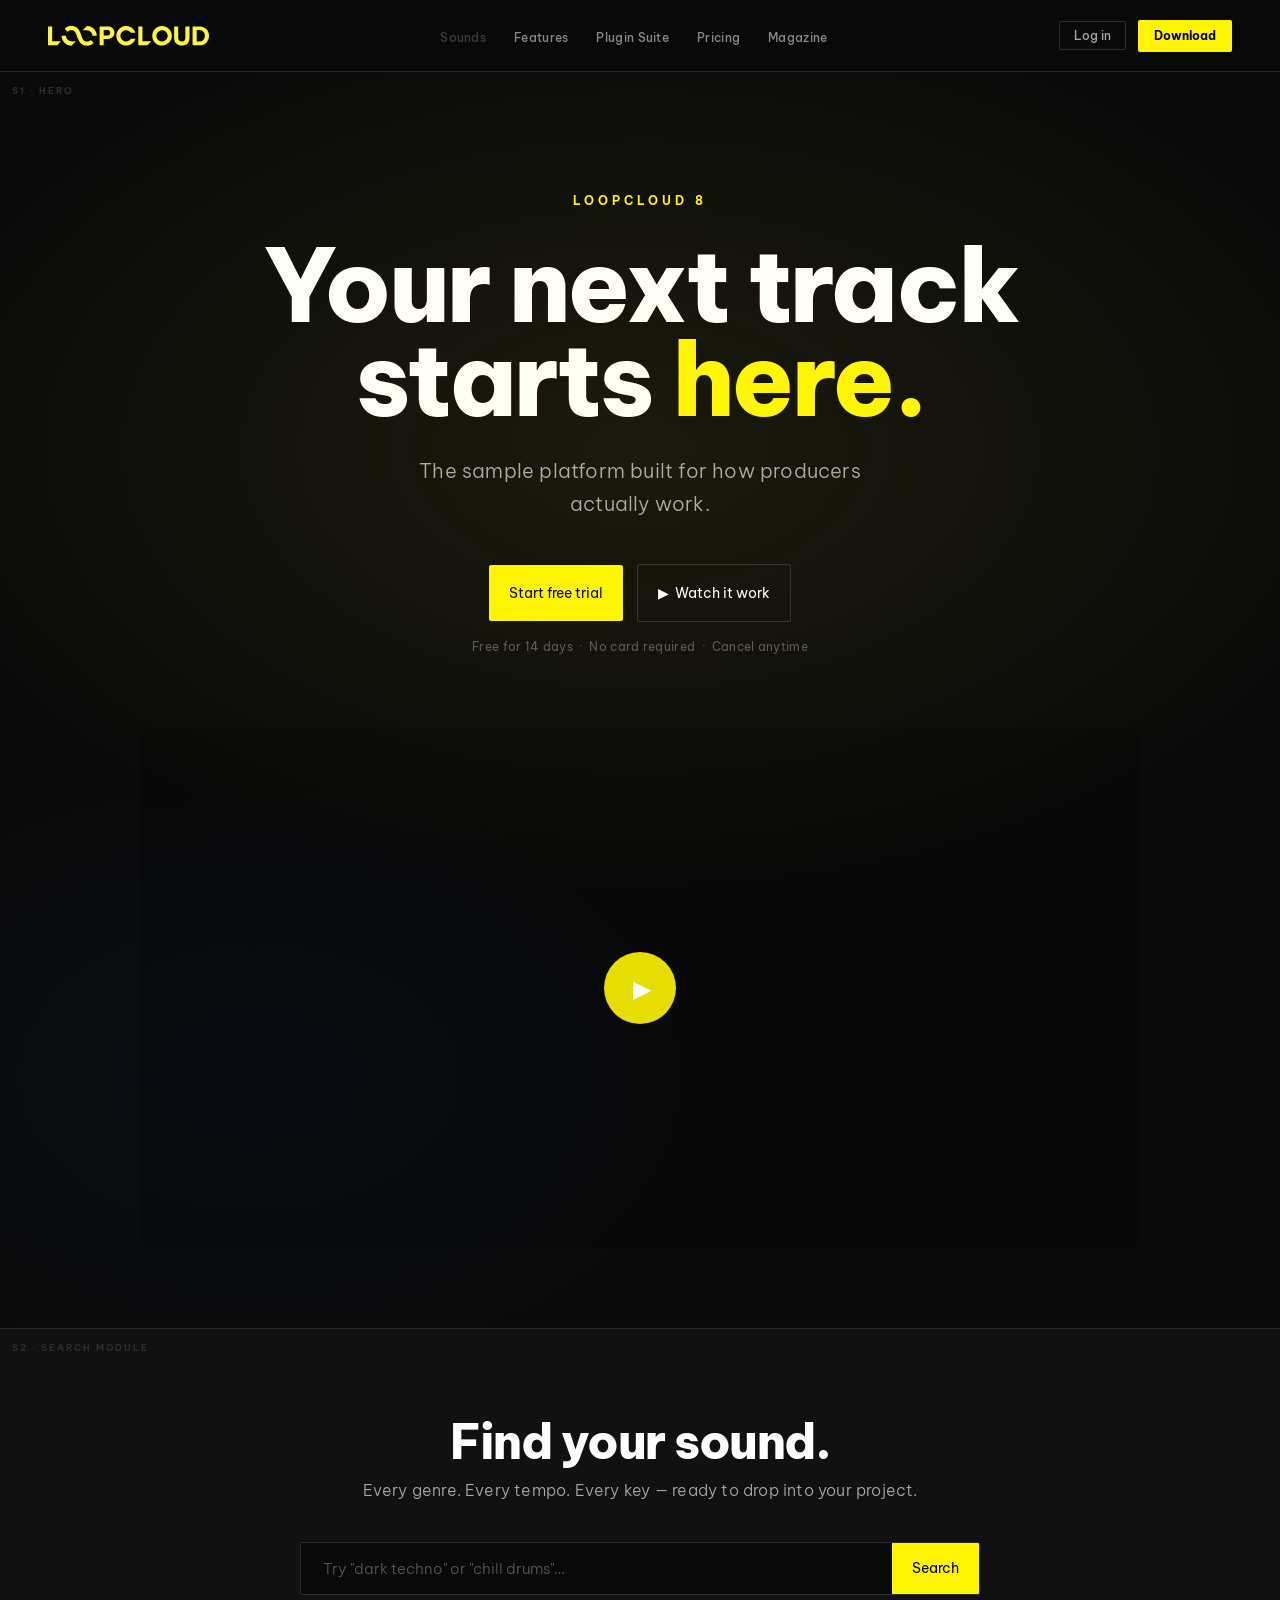
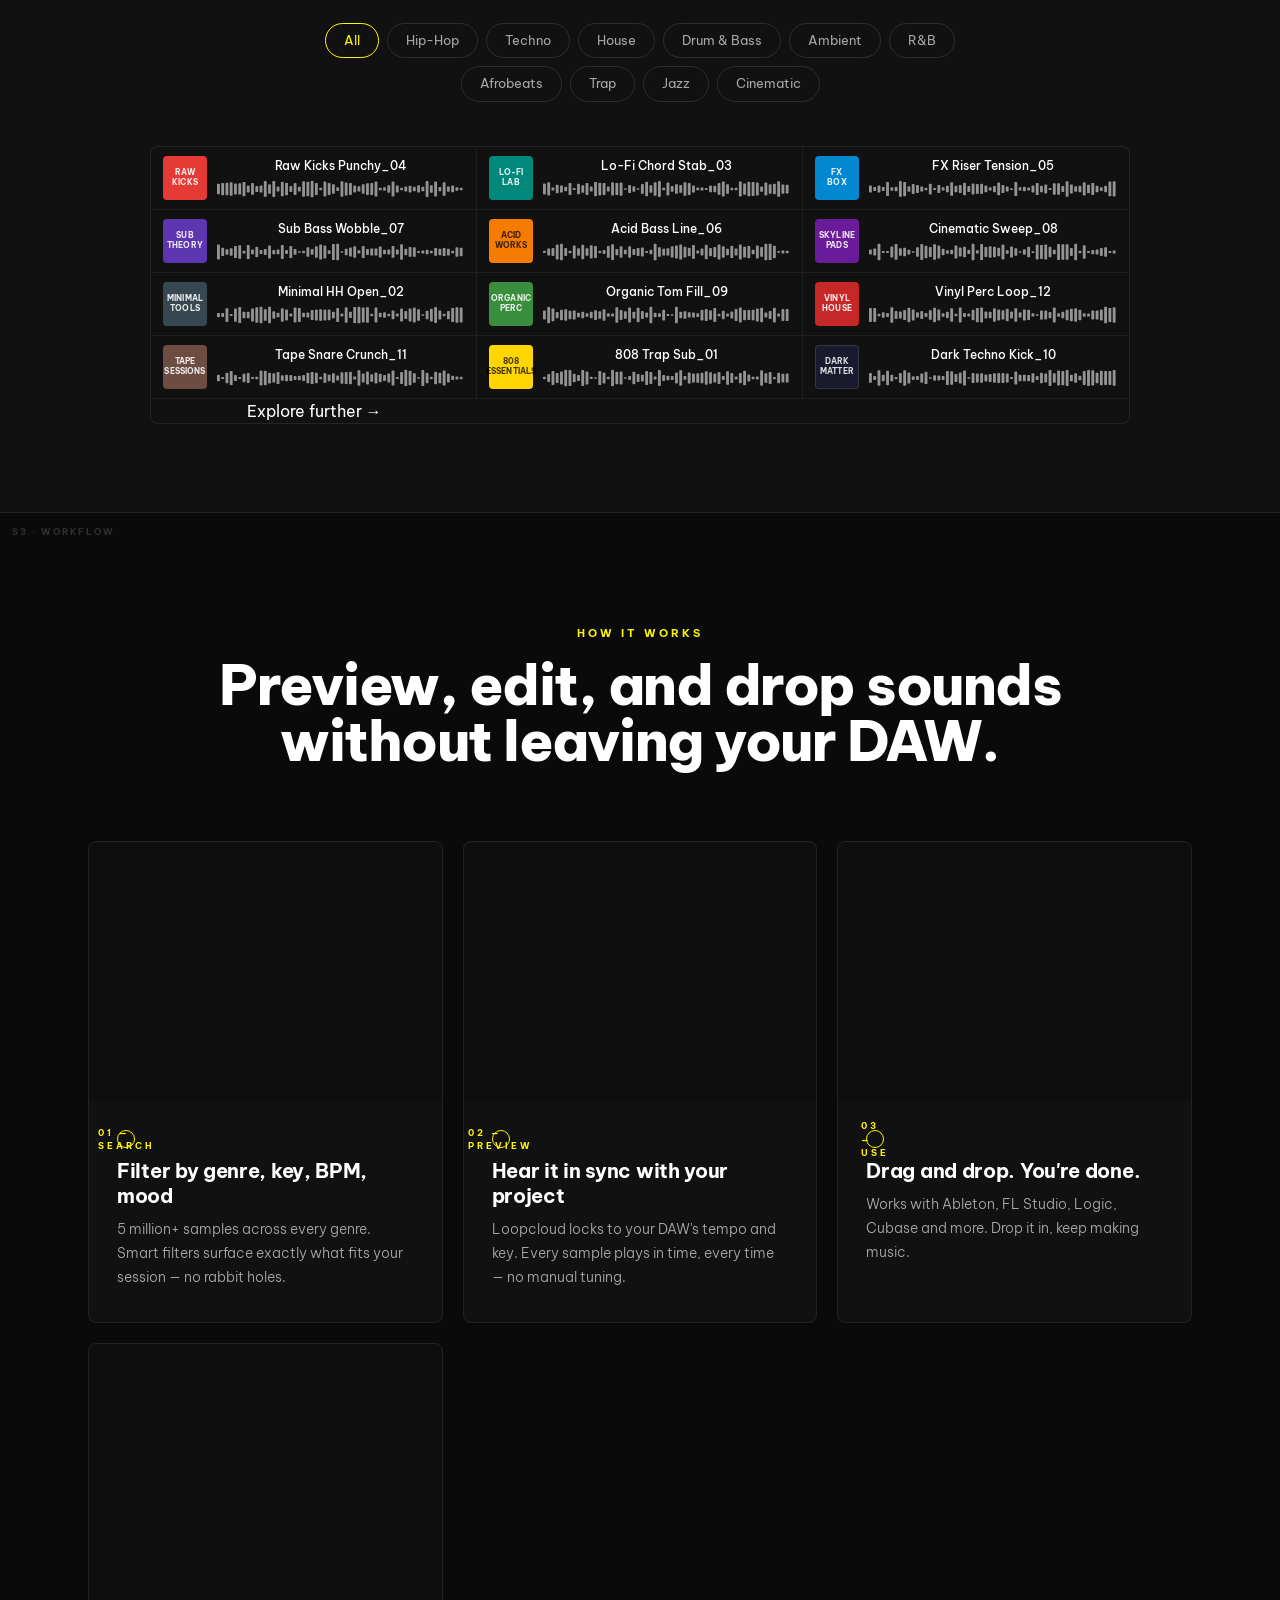
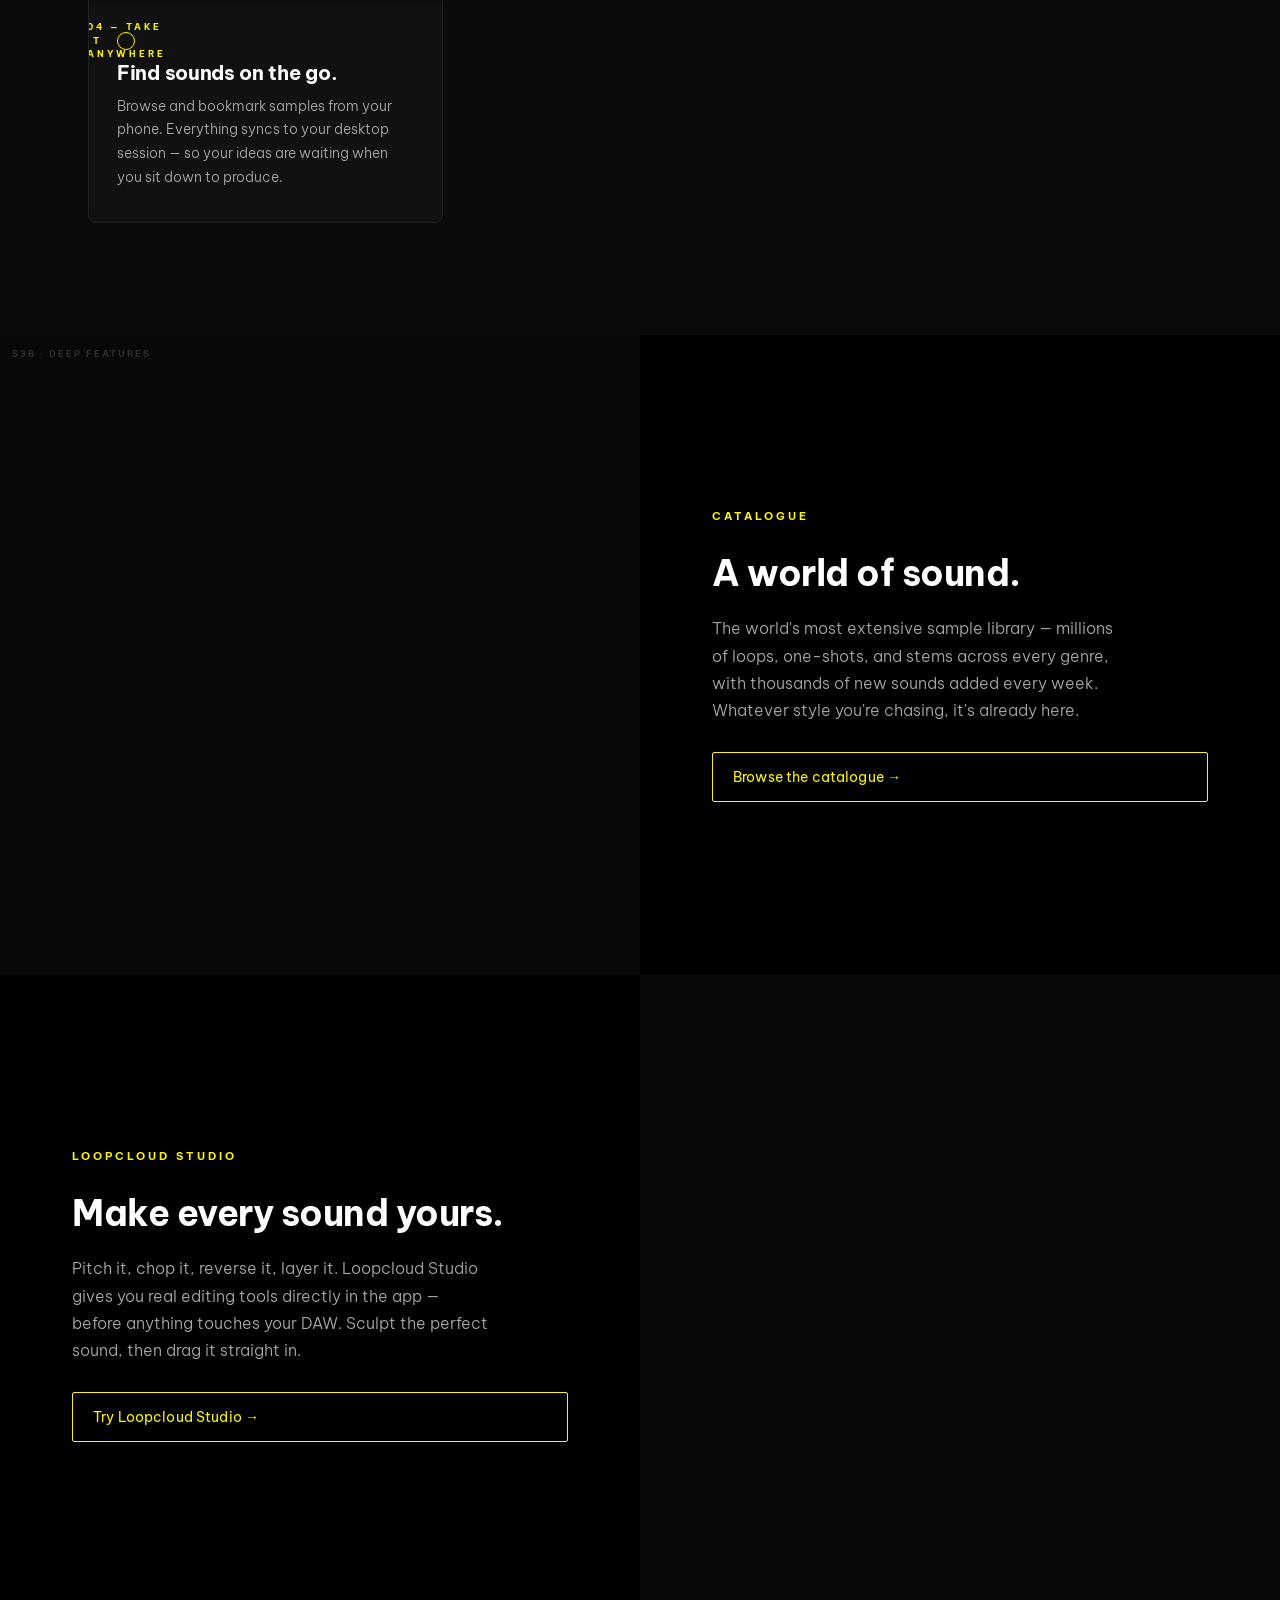
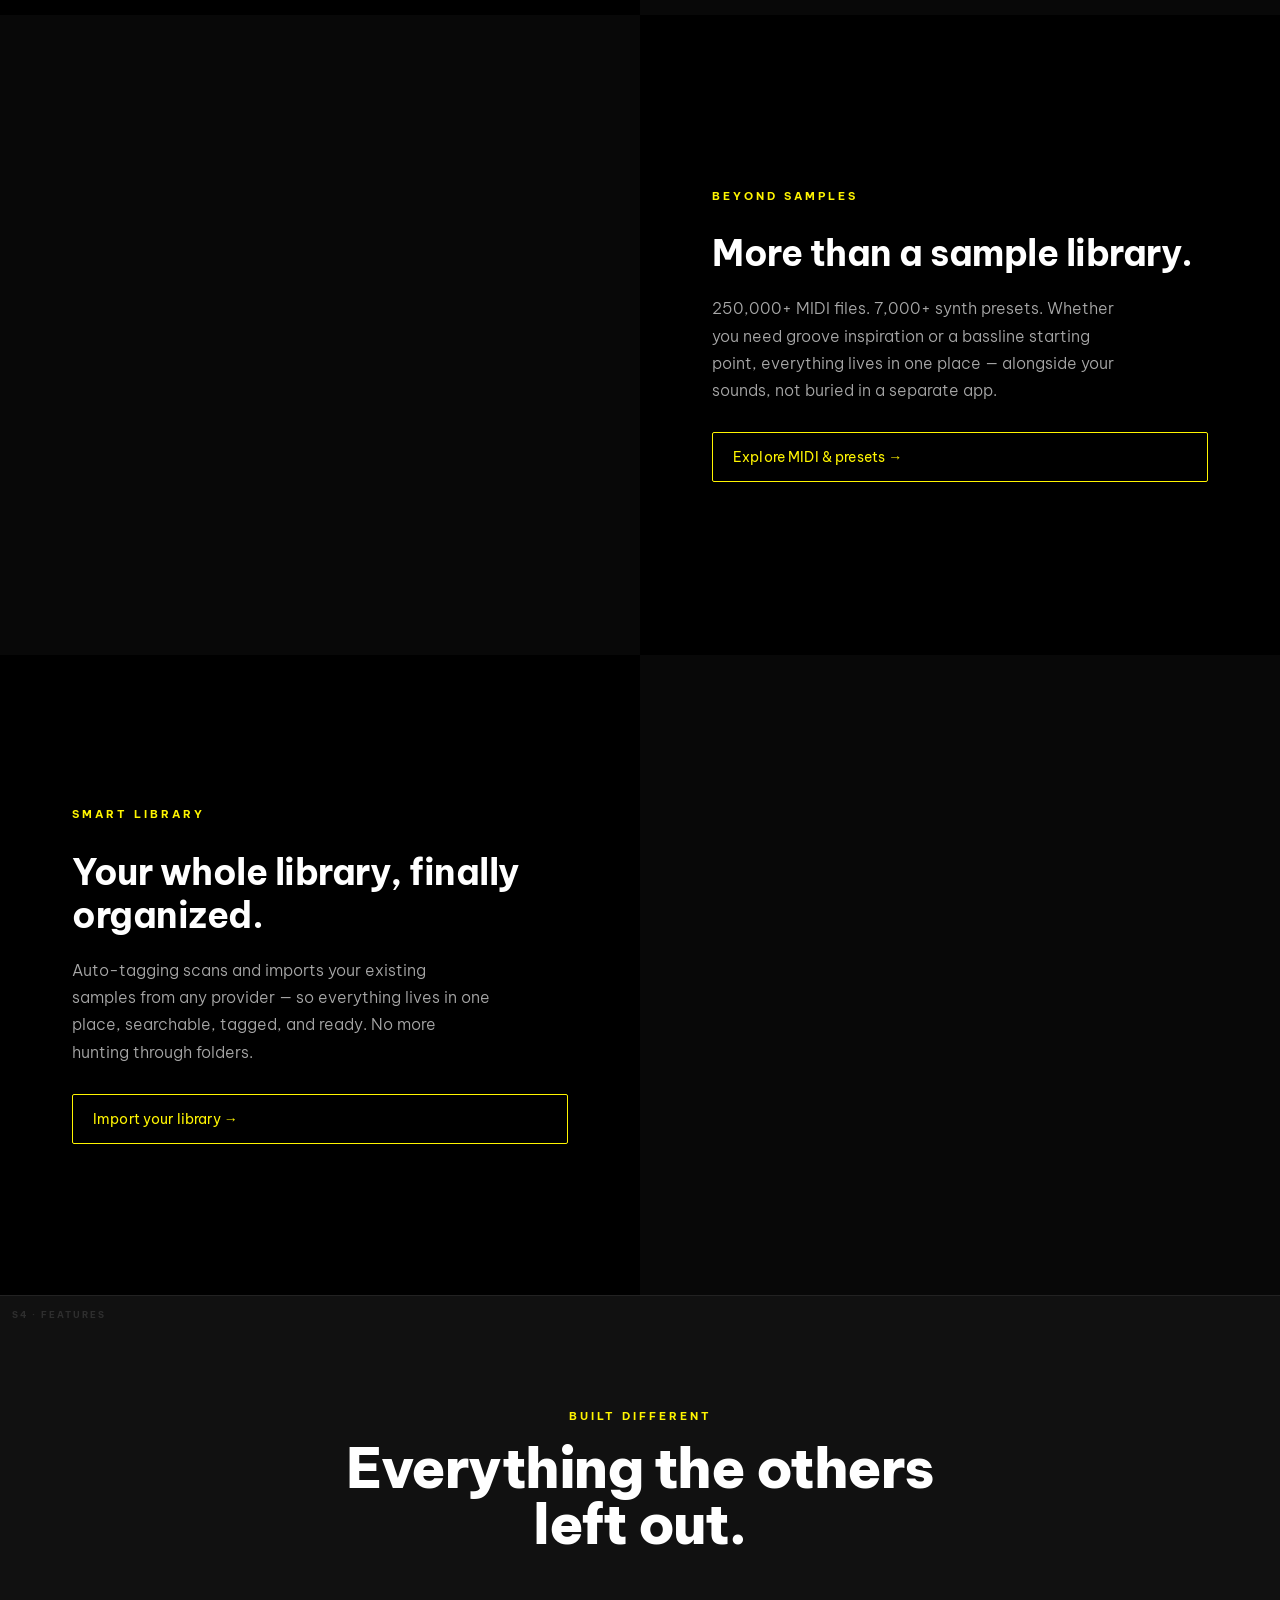
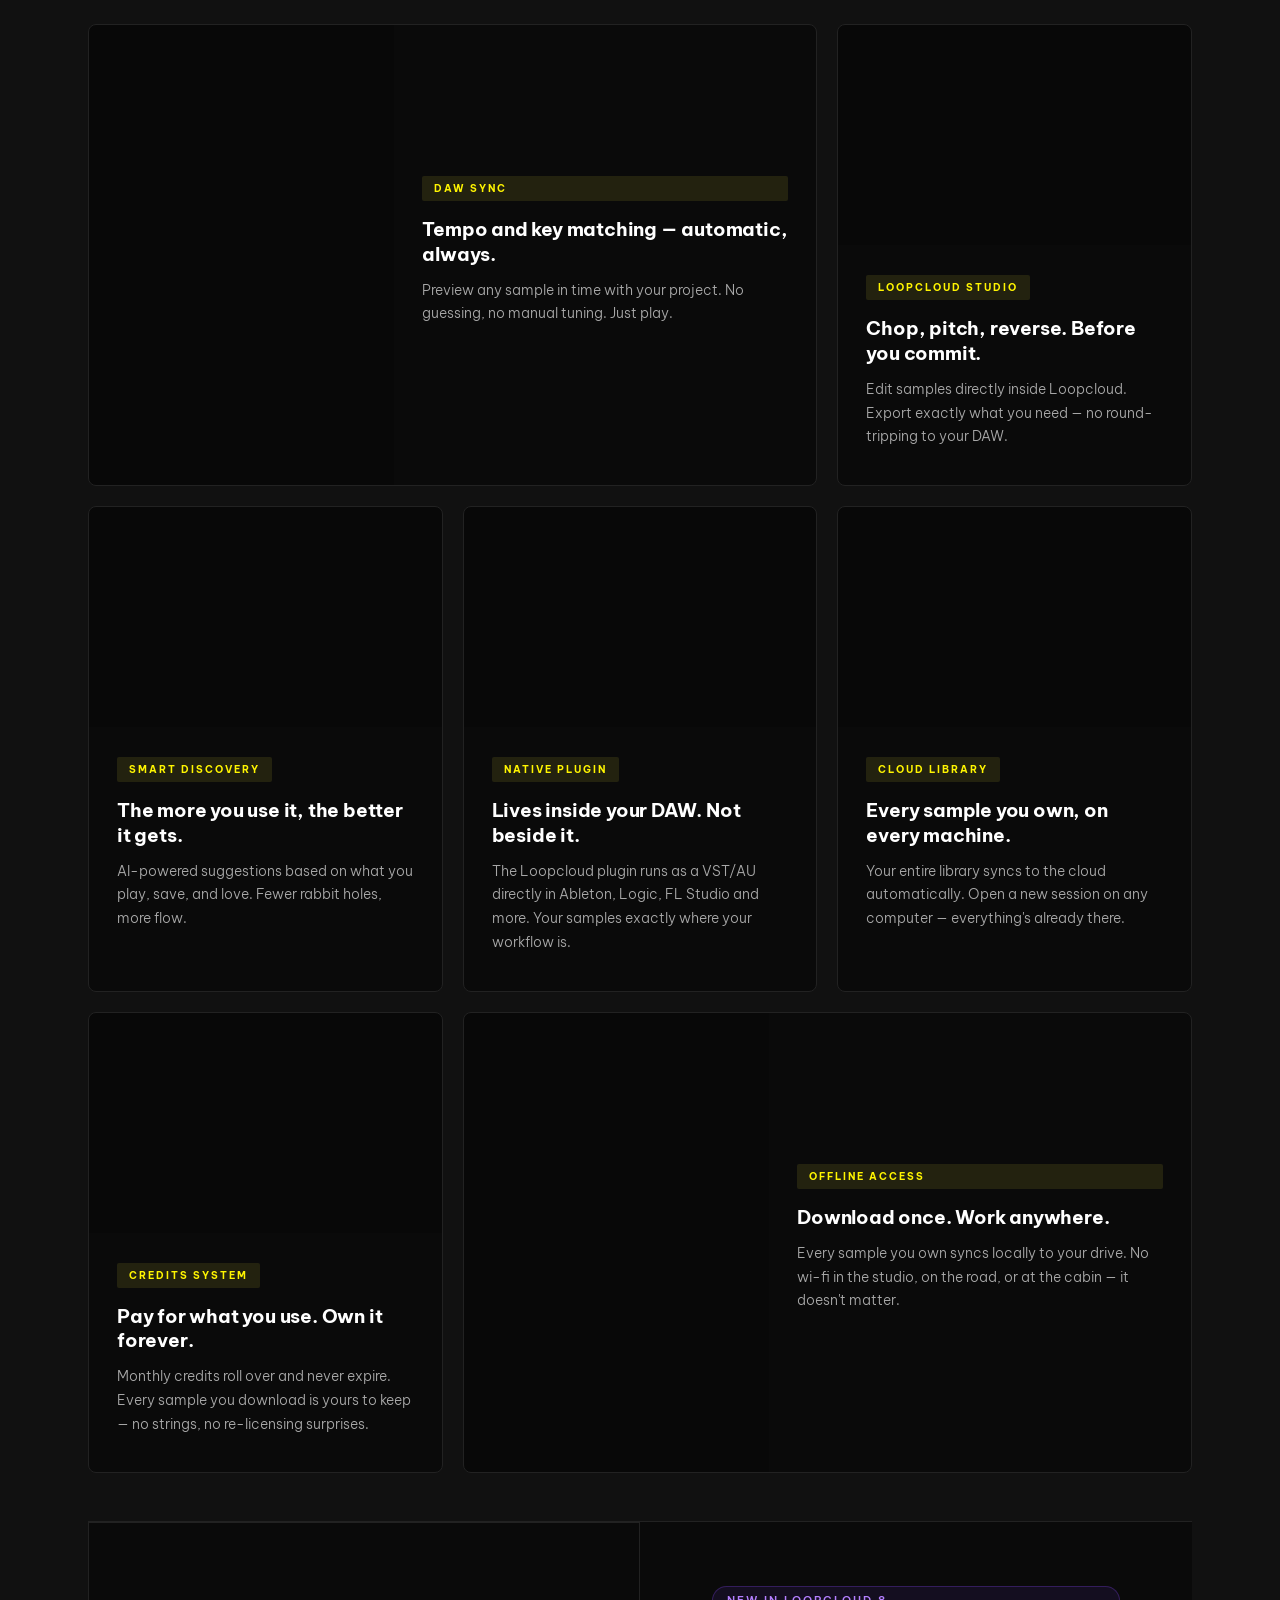
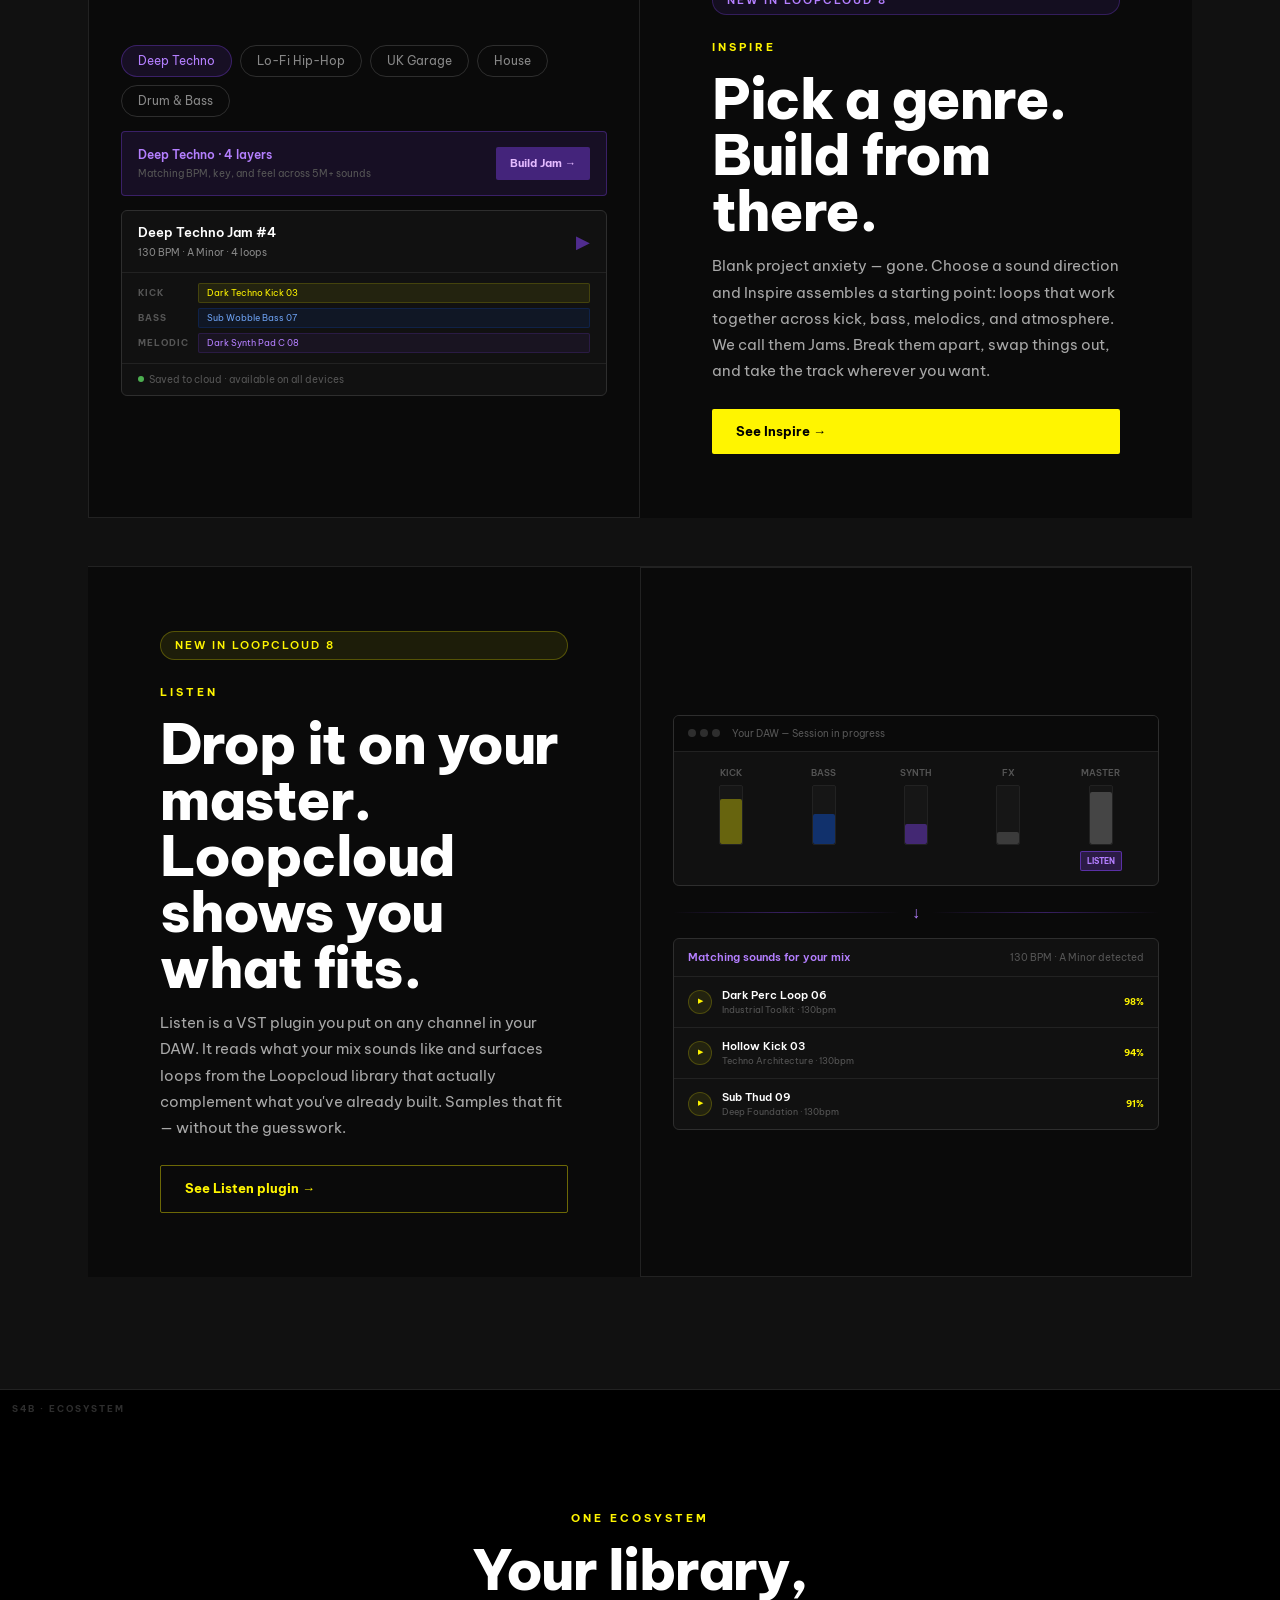
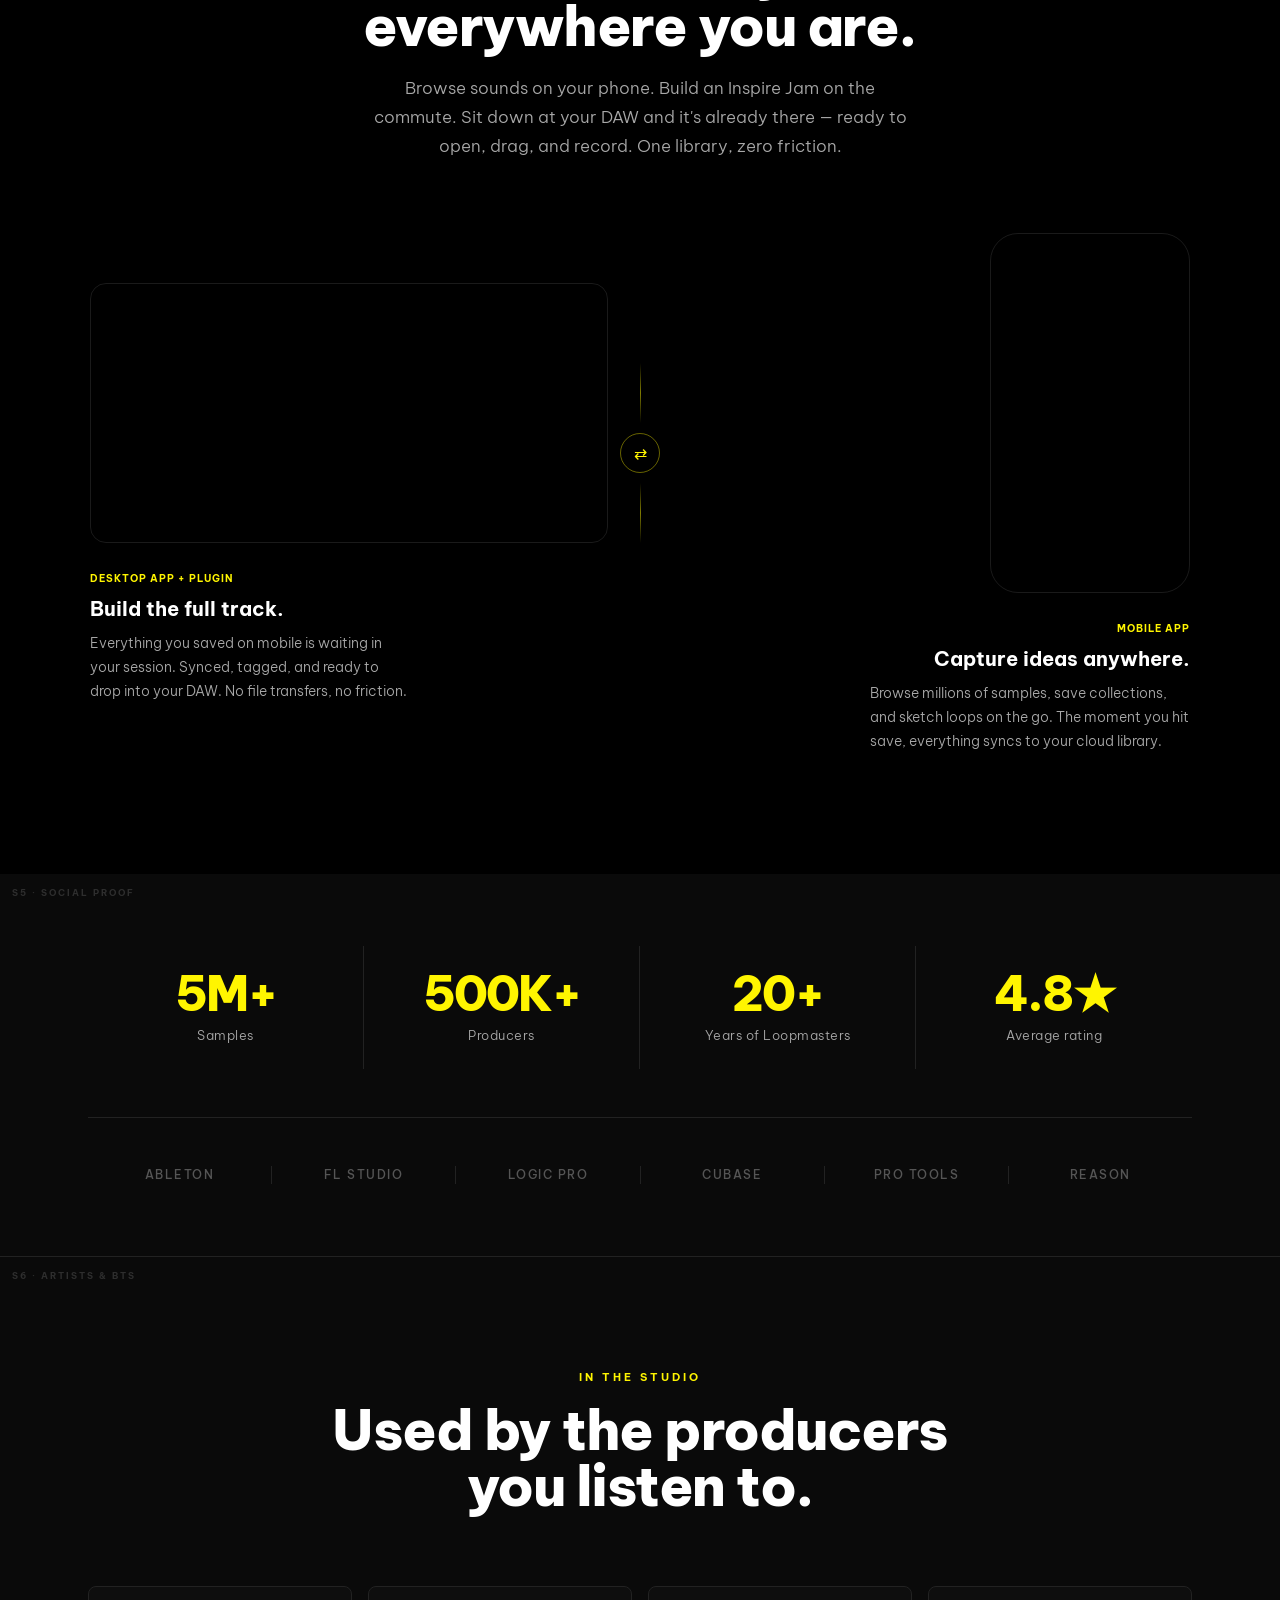
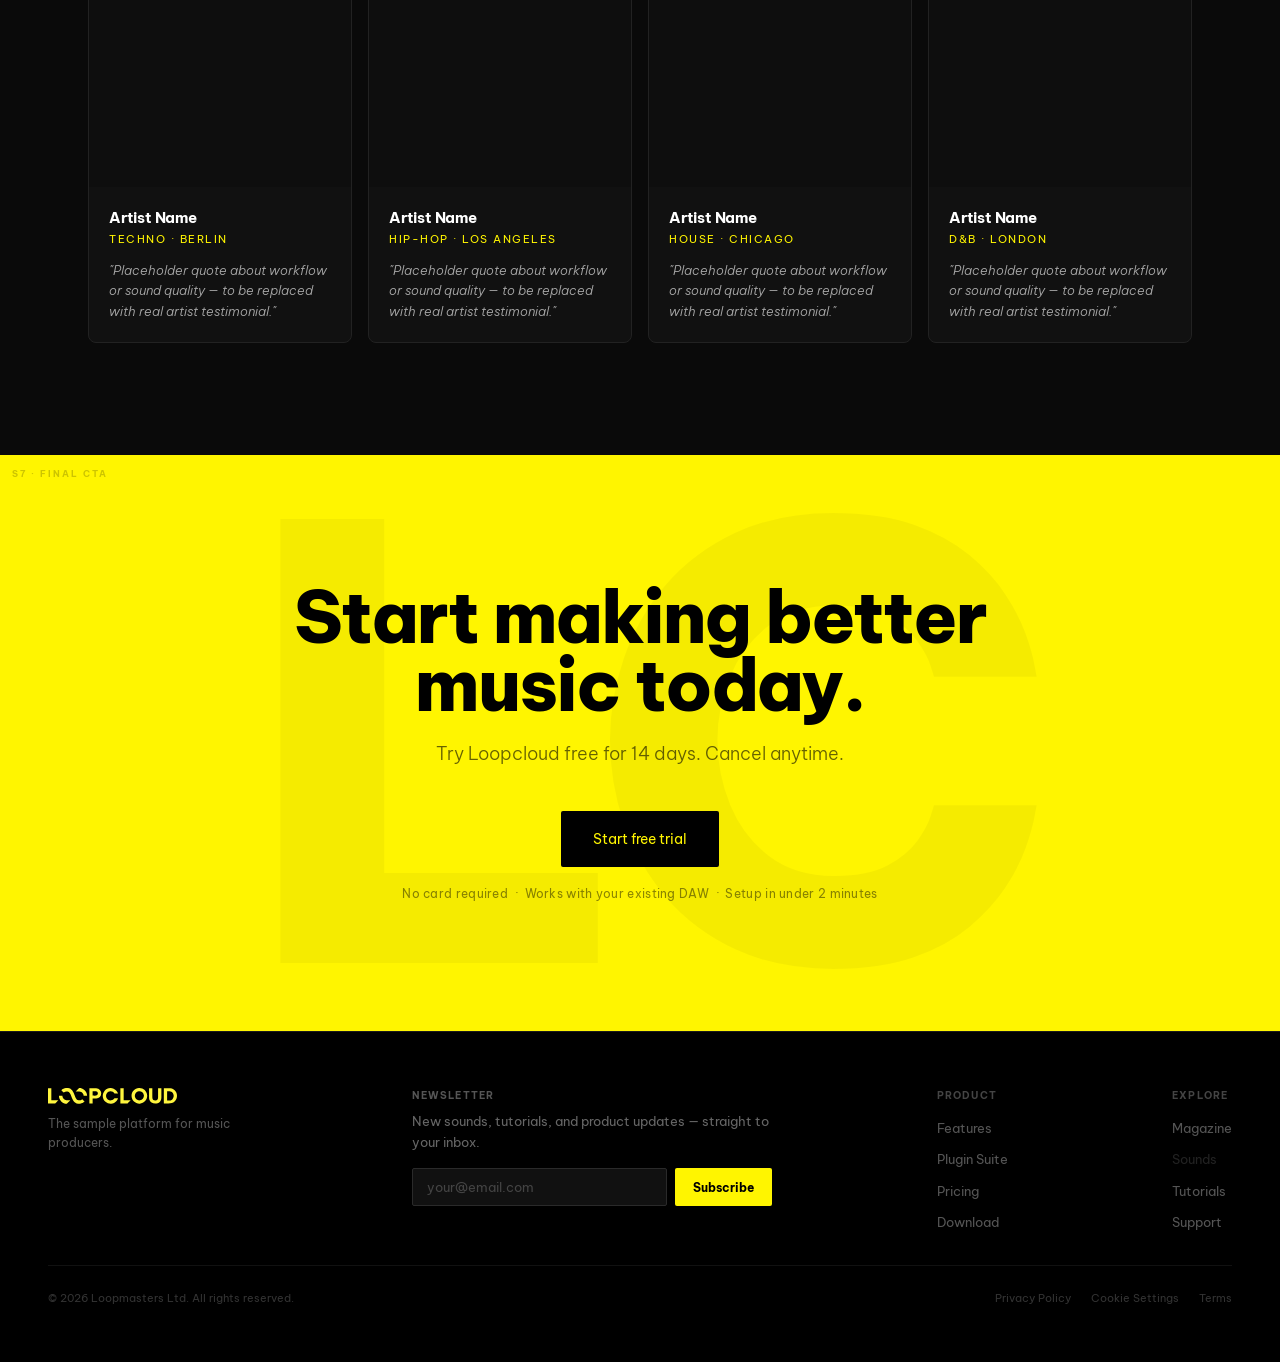
==== commit c6e6a32c: "update" ====
--- a/lc8-landing-wireframe.html
+++ b/lc8-landing-wireframe.html
@@ -1118,6 +1118,16 @@
             <span class="step-num">03 &mdash; Use</span>
             <h3 class="step-h3">Drag and drop. You're done.</h3>
             <p class="step-p">Works with Ableton, FL Studio, Logic, Cubase and more. Drop it in, keep making music.</p>
+          </div>
+        </div>
+        <div class="step">
+          <div class="step-media bw-img-wrap">
+            <img class="bw-img" src="[data-uri]" alt="Loopcloud mobile app" />
+          </div>
+          <div class="step-body">
+            <span class="step-num">04 &mdash; Take it anywhere</span>
+            <h3 class="step-h3">Find sounds on the go.</h3>
+            <p class="step-p">Browse and bookmark samples from your phone. Everything syncs to your desktop session — so your ideas are waiting when you sit down to produce.</p>
           </div>
         </div>
       </div>
